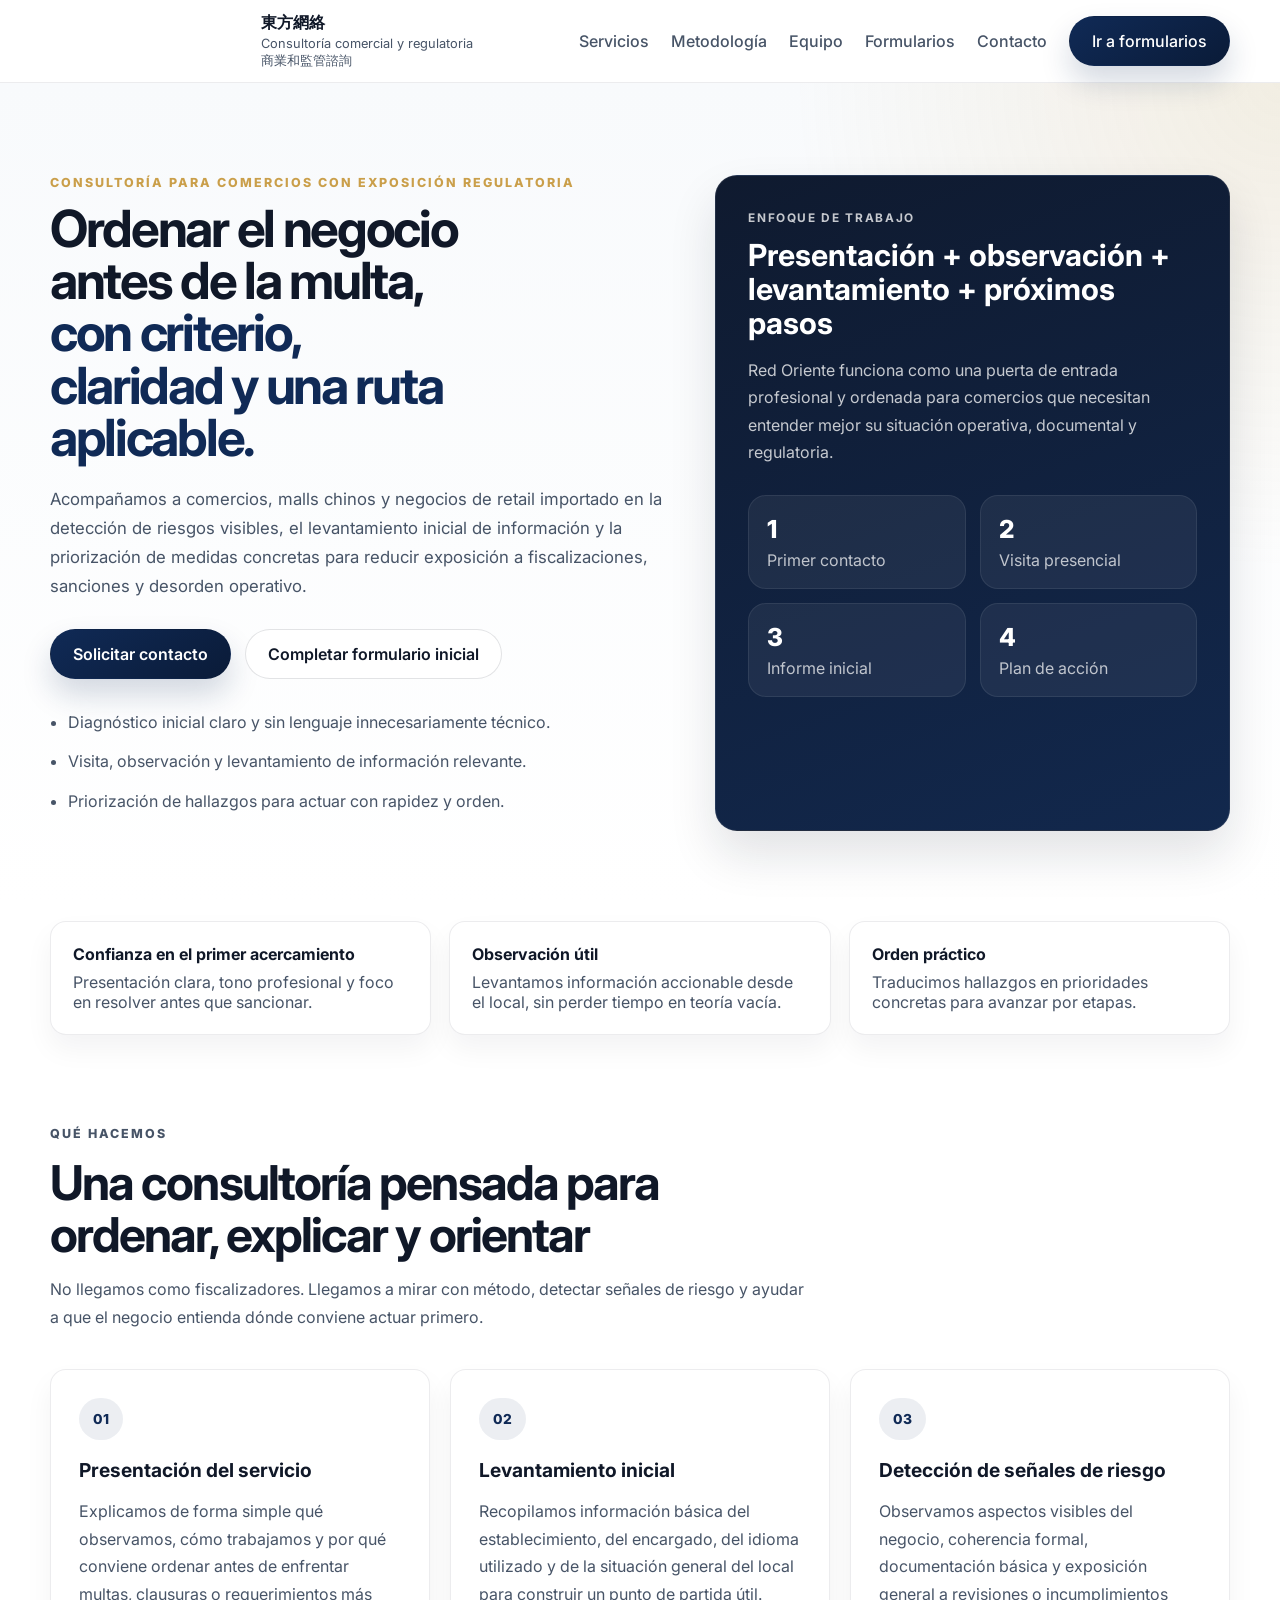
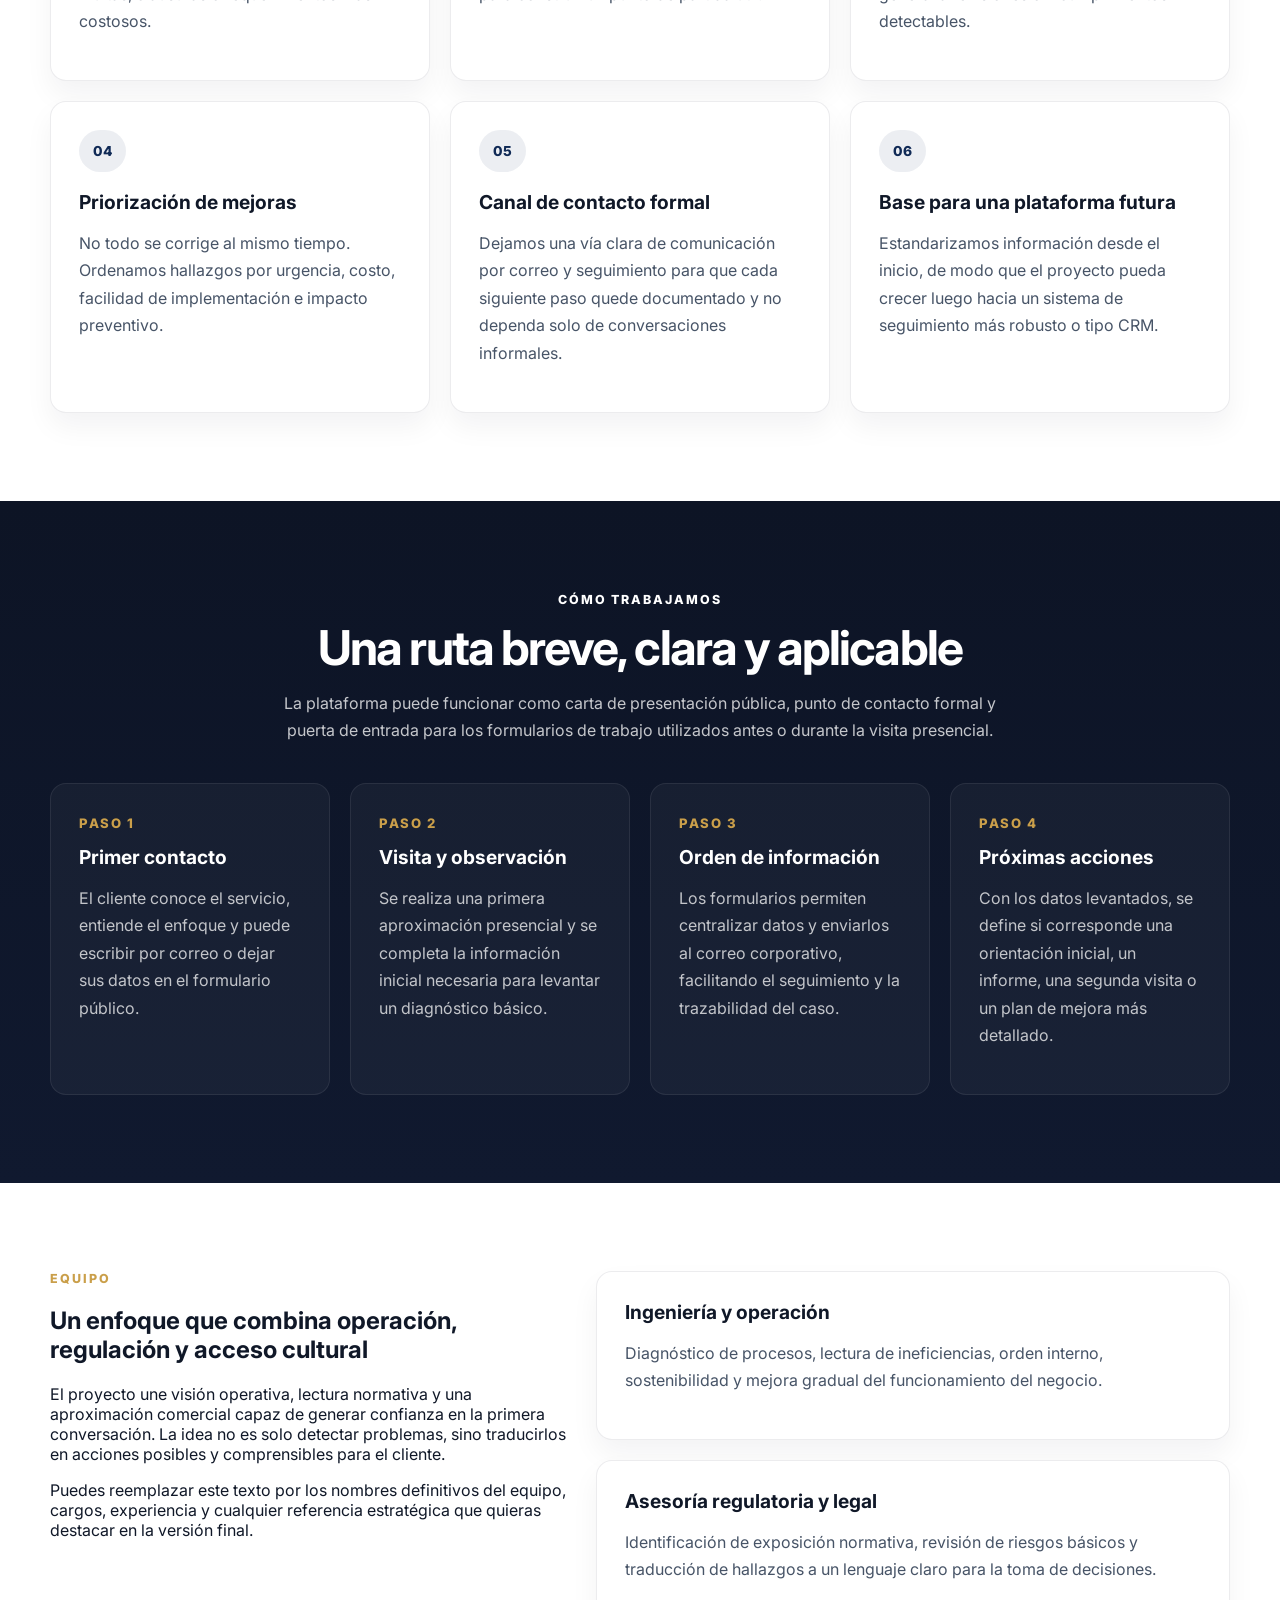
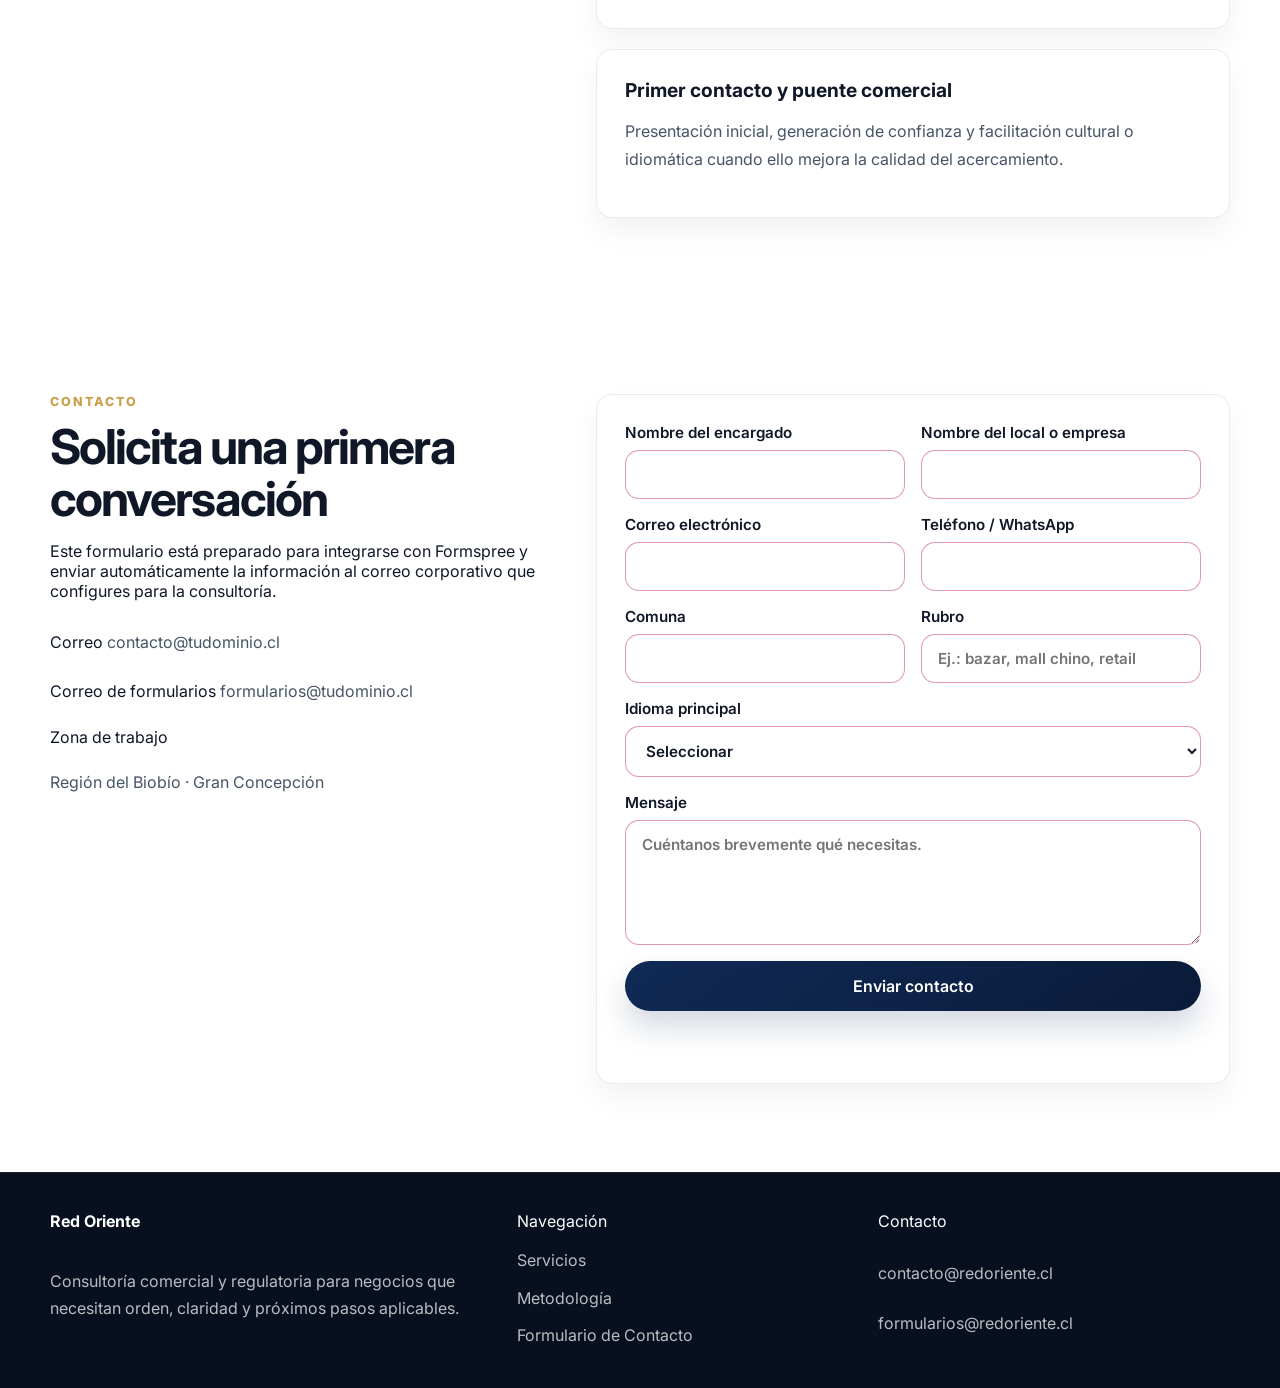
==== index.html @ e2435245 "y" ====
<!DOCTYPE html>
<html lang="es">
  <head>
    <meta charset="UTF-8" />
    <meta name="viewport" content="width=device-width, initial-scale=1.0" />
    <title>Red Oriente | Consultoría para ordenamiento comercial y regulatorio</title>
    <meta
      name="description"
      content="Consultoría para comercios y malls chinos en la Región del Biobío. Diagnóstico inicial, observación en terreno, priorización de riesgos y acompañamiento para ordenar el negocio."
    />
    <link rel="preconnect" href="https://fonts.googleapis.com" />
    <link rel="preconnect" href="https://fonts.gstatic.com" crossorigin />
    <link
      href="https://fonts.googleapis.com/css2?family=Inter:wght@400;500;600;700;800&display=swap"
      rel="stylesheet"
    />
    <link rel="stylesheet" href="assets/css/styles.css" />
  </head>
  <body>
    <div class="site-shell">
      <header class="site-header">
        <div class="container nav-wrapper">
          <a href="#inicio" class="brand" aria-label="Ir al inicio de Red Oriente">
            <span class="brand"> <a href="./logo.png"></a></span>
            <span class="brand-text">
              <strong>東方網絡</strong>
              <small>Consultoría comercial y regulatoria</small>
              <small>商業和監管諮詢</small>
            </span>
          </a>

          <button class="menu-toggle" type="button" aria-expanded="false" aria-controls="primary-nav">
            <span></span>
            <span></span>
            <span></span>
          </button>

          <nav id="primary-nav" class="primary-nav" aria-label="Menú principal">
            <a href="#servicios">Servicios</a>
            <a href="#metodologia">Metodología</a>
            <a href="#equipo">Equipo</a>
            <a href="#formularios">Formularios</a>
            <a href="#contacto">Contacto</a>
            <a href="formularios.html" class="nav-button">Ir a formularios</a>
          </nav>
        </div>
      </header>

      <main>
        <section id="inicio" class="hero-section">
          <div class="container hero-grid">
            <div class="hero-copy">
              <p class="eyebrow">Consultoría para comercios con exposición regulatoria</p>
              <h1>
                Ordenar el negocio antes de la multa,
                <span>con criterio, claridad y una ruta aplicable.</span>
              </h1>
              <p class="hero-text">
                Acompañamos a comercios, malls chinos y negocios de retail importado en la detección de riesgos visibles,
                el levantamiento inicial de información y la priorización de medidas concretas para reducir exposición a
                fiscalizaciones, sanciones y desorden operativo.
              </p>

              <div class="hero-actions">
                <a class="button button-primary" href="#contacto">Solicitar contacto</a>
                <a class="button button-secondary" href="formularios.html">Completar formulario inicial</a>
              </div>

              <ul class="hero-points">
                <li>Diagnóstico inicial claro y sin lenguaje innecesariamente técnico.</li>
                <li>Visita, observación y levantamiento de información relevante.</li>
                <li>Priorización de hallazgos para actuar con rapidez y orden.</li>
              </ul>
            </div>

            <aside class="hero-card">
              <div class="hero-card-inner">
                <p class="card-label">Enfoque de trabajo</p>
                <h2>Presentación + observación + levantamiento + próximos pasos</h2>
                <p>
                  Red Oriente funciona como una puerta de entrada profesional y ordenada para comercios que necesitan
                  entender mejor su situación operativa, documental y regulatoria.
                </p>
                <dl class="hero-metrics">
                  <div>
                    <dt>1</dt>
                    <dd>Primer contacto</dd>
                  </div>
                  <div>
                    <dt>2</dt>
                    <dd>Visita presencial</dd>
                  </div>
                  <div>
                    <dt>3</dt>
                    <dd>Informe inicial</dd>
                  </div>
                  <div>
                    <dt>4</dt>
                    <dd>Plan de acción</dd>
                  </div>
                </dl>
              </div>
            </aside>
          </div>
        </section>

        <section class="logo-band">
          <div class="container logo-band-grid">
            <article>
              <h3>Confianza en el primer acercamiento</h3>
              <p>Presentación clara, tono profesional y foco en resolver antes que sancionar.</p>
            </article>
            <article>
              <h3>Observación útil</h3>
              <p>Levantamos información accionable desde el local, sin perder tiempo en teoría vacía.</p>
            </article>
            <article>
              <h3>Orden práctico</h3>
              <p>Traducimos hallazgos en prioridades concretas para avanzar por etapas.</p>
            </article>
          </div>
        </section>

        <section id="servicios" class="section">
          <div class="container">
            <div class="section-heading">
              <p class="eyebrow">Qué hacemos</p>
              <h2>Una consultoría pensada para ordenar, explicar y orientar</h2>
              <p>
                No llegamos como fiscalizadores. Llegamos a mirar con método, detectar señales de riesgo y ayudar a que
                el negocio entienda dónde conviene actuar primero.
              </p>
            </div>

            <div class="cards-grid three-columns">
              <article class="info-card">
                <span class="card-number">01</span>
                <h3>Presentación del servicio</h3>
                <p>
                  Explicamos de forma simple qué observamos, cómo trabajamos y por qué conviene ordenar antes de enfrentar
                  multas, clausuras o requerimientos más costosos.
                </p>
              </article>

              <article class="info-card">
                <span class="card-number">02</span>
                <h3>Levantamiento inicial</h3>
                <p>
                  Recopilamos información básica del establecimiento, del encargado, del idioma utilizado y de la situación
                  general del local para construir un punto de partida útil.
                </p>
              </article>

              <article class="info-card">
                <span class="card-number">03</span>
                <h3>Detección de señales de riesgo</h3>
                <p>
                  Observamos aspectos visibles del negocio, coherencia formal, documentación básica y exposición general a
                  revisiones o incumplimientos detectables.
                </p>
              </article>

              <article class="info-card">
                <span class="card-number">04</span>
                <h3>Priorización de mejoras</h3>
                <p>
                  No todo se corrige al mismo tiempo. Ordenamos hallazgos por urgencia, costo, facilidad de implementación e
                  impacto preventivo.
                </p>
              </article>

              <article class="info-card">
                <span class="card-number">05</span>
                <h3>Canal de contacto formal</h3>
                <p>
                  Dejamos una vía clara de comunicación por correo y seguimiento para que cada siguiente paso quede
                  documentado y no dependa solo de conversaciones informales.
                </p>
              </article>

              <article class="info-card">
                <span class="card-number">06</span>
                <h3>Base para una plataforma futura</h3>
                <p>
                  Estandarizamos información desde el inicio, de modo que el proyecto pueda crecer luego hacia un sistema de
                  seguimiento más robusto o tipo CRM.
                </p>
              </article>
            </div>
          </div>
        </section>

        <section id="metodologia" class="section section-dark">
          <div class="container">
            <div class="section-heading narrow light">
              <p class="eyebrow">Cómo trabajamos</p>
              <h2>Una ruta breve, clara y aplicable</h2>
              <p>
                La plataforma puede funcionar como carta de presentación pública, punto de contacto formal y puerta de
                entrada para los formularios de trabajo utilizados antes o durante la visita presencial.
              </p>
            </div>

            <div class="timeline">
              <article class="timeline-item">
                <span class="timeline-step">Paso 1</span>
                <h3>Primer contacto</h3>
                <p>
                  El cliente conoce el servicio, entiende el enfoque y puede escribir por correo o dejar sus datos en el
                  formulario público.
                </p>
              </article>

              <article class="timeline-item">
                <span class="timeline-step">Paso 2</span>
                <h3>Visita y observación</h3>
                <p>
                  Se realiza una primera aproximación presencial y se completa la información inicial necesaria para levantar
                  un diagnóstico básico.
                </p>
              </article>

              <article class="timeline-item">
                <span class="timeline-step">Paso 3</span>
                <h3>Orden de información</h3>
                <p>
                  Los formularios permiten centralizar datos y enviarlos al correo corporativo, facilitando el seguimiento y
                  la trazabilidad del caso.
                </p>
              </article>

              <article class="timeline-item">
                <span class="timeline-step">Paso 4</span>
                <h3>Próximas acciones</h3>
                <p>
                  Con los datos levantados, se define si corresponde una orientación inicial, un informe, una segunda visita
                  o un plan de mejora más detallado.
                </p>
              </article>
            </div>
          </div>
        </section>

        <section id="equipo" class="section">
          <div class="container split-layout">
            <div>
              <p class="eyebrow">Equipo</p>
              <h2>Un enfoque que combina operación, regulación y acceso cultural</h2>
              <p>
                El proyecto une visión operativa, lectura normativa y una aproximación comercial capaz de generar confianza
                en la primera conversación. La idea no es solo detectar problemas, sino traducirlos en acciones posibles y
                comprensibles para el cliente.
              </p>
              <p>
                Puedes reemplazar este texto por los nombres definitivos del equipo, cargos, experiencia y cualquier
                referencia estratégica que quieras destacar en la versión final.
              </p>
            </div>

            <div class="cards-grid">
              <article class="profile-card">
                <h3>Ingeniería y operación</h3>
                <p>
                  Diagnóstico de procesos, lectura de ineficiencias, orden interno, sostenibilidad y mejora gradual del
                  funcionamiento del negocio.
                </p>
              </article>

              <article class="profile-card">
                <h3>Asesoría regulatoria y legal</h3>
                <p>
                  Identificación de exposición normativa, revisión de riesgos básicos y traducción de hallazgos a un lenguaje
                  claro para la toma de decisiones.
                </p>
              </article>

              <article class="profile-card">
                <h3>Primer contacto y puente comercial</h3>
                <p>
                  Presentación inicial, generación de confianza y facilitación cultural o idiomática cuando ello mejora la
                  calidad del acercamiento.
                </p>
              </article>
            </div>
          </div>
        </section>


        <section id="contacto" class="section">
          <div class="container contact-layout">
            <div>
              <p class="eyebrow">Contacto</p>
              <h2>Solicita una primera conversación</h2>
              <p>
                Este formulario está preparado para integrarse con Formspree y enviar automáticamente la información al
                correo corporativo que configures para la consultoría.
              </p>

              <div class="contact-details">
                <div>
                  <span>Correo</span>
                  <a href="mailto:contacto@tudominio.cl">contacto@tudominio.cl</a>
                </div>
                <div>
                  <span>Correo de formularios</span>
                  <a href="mailto:formularios@tudominio.cl">formularios@tudominio.cl</a>
                </div>
                <div>
                  <span>Zona de trabajo</span>
                  <p>Región del Biobío · Gran Concepción</p>
                </div>
              </div>
            </div>

            <div class="form-card">
              <form
                id="contactForm"
                class="site-form"
                data-form-name="Contacto Web"
                data-success-message="Gracias. Tu mensaje fue enviado correctamente."
                data-error-message="No fue posible enviar el formulario. Revisa la configuración e inténtalo nuevamente."
                action="https://formspree.io/f/TU_ENDPOINT_CONTACTO"
                method="POST"
              >
                <input type="hidden" name="_subject" value="Nuevo contacto desde la web de Red Oriente" />
                <input type="text" name="_gotcha" class="hidden-field" tabindex="-1" autocomplete="off" />

                <div class="form-row">
                  <label>
                    Nombre del encargado
                    <input type="text" name="nombre_encargado" required />
                  </label>
                  <label>
                    Nombre del local o empresa
                    <input type="text" name="nombre_local" required />
                  </label>
                </div>

                <div class="form-row">
                  <label>
                    Correo electrónico
                    <input type="email" name="email" required />
                  </label>
                  <label>
                    Teléfono / WhatsApp
                    <input type="tel" name="telefono" required />
                  </label>
                </div>

                <div class="form-row">
                  <label>
                    Comuna
                    <input type="text" name="comuna" />
                  </label>
                  <label>
                    Rubro
                    <input type="text" name="rubro" placeholder="Ej.: bazar, mall chino, retail" />
                  </label>
                </div>

                <label>
                  Idioma principal
                  <select name="idioma_principal">
                    <option value="">Seleccionar</option>
                    <option>Español</option>
                    <option>Chino mandarín</option>
                    <option>Ambos</option>
                    <option>Otro</option>
                  </select>
                </label>

                <label>
                  Mensaje
                  <textarea name="mensaje" rows="5" placeholder="Cuéntanos brevemente qué necesitas."></textarea>
                </label>

                <button type="submit" class="button button-primary button-block">Enviar contacto</button>
                <p class="form-feedback" aria-live="polite"></p>
              </form>
            </div>
          </div>
        </section>
      </main>

      <footer class="site-footer">
        <div class="container footer-grid">
          <div>
            <strong>Red Oriente</strong>
            <p>Consultoría comercial y regulatoria para negocios que necesitan orden, claridad y próximos pasos aplicables.</p>
          </div>

          <div>
            <span>Navegación</span>
            <a href="#servicios">Servicios</a>
            <a href="#metodologia">Metodología</a>
            <a href="formularios.html">Formulario de Contacto</a>
          </div>

          <div>
            <span>Contacto</span>
            <a href="mailto:contacto@redoriente.cl">contacto@redoriente.cl</a>
            <a href="mailto:formularios@redoriente.cl">formularios@redoriente.cl</a>
          </div>
        </div>
      </footer>
    </div>

    <script src="assets/js/main.js"></script>
  </body>
</html>
---- assets/css/styles.css ----
:root {
  --bg: #ba15416f;
  --bg-soft: #10172b;
  --surface: #ffffff;
  --surface-soft: #f5f7fb;
  --surface-muted: #eef2f7;
  --text: #101828;
  --text-soft: #475467;
  --text-light: #cdd5df;
  --line: rgba(16, 24, 40, 0.08);
  --line-dark: rgba(255, 255, 255, 0.08);
  --primary: #102a56;
  --primary-strong: #0a1b38;
  --accent: #ca9f4a;
  --success: #067647;
  --danger: #b42318;
  --shadow: 0 24px 48px rgba(15, 23, 42, 0.12);
  --radius: 22px;
  --radius-sm: 16px;
  --container: min(1180px, calc(100vw - 40px));
}

* {
  box-sizing: border-box;
}

html {
  scroll-behavior: smooth;
}

body {
  margin: 0;
  font-family: "Inter", system-ui, -apple-system, BlinkMacSystemFont, "Segoe UI", sans-serif;
  color: var(--text);
  background: linear-gradient(180deg, #09101d 0%, #0d1425 100%);
}

a {
  color: inherit;
  text-decoration: none;
}

img {
  max-width: 100%;
  display: block;
}

button,
input,
textarea,
select {
  font: inherit;
}

.site-shell {
  min-height: 100vh;
  background: var(--surface);
}

.container {
  width: var(--container);
  margin: 0 auto;
}

.site-header {
  position: sticky;
  top: 0;
  z-index: 50;
  backdrop-filter: blur(18px);
  background: rgba(255, 255, 255, 0.88);
  border-bottom: 1px solid var(--line);
}

.nav-wrapper {
  min-height: 82px;
  display: flex;
  align-items: center;
  justify-content: space-between;
  gap: 24px;
}

.brand {
  display: inline-flex;
  align-items: center;
  gap: 14px;
}



.brand-text {
  display: grid;
  gap: 2px;
}

.brand-text strong {
  font-size: 1rem;
}

.brand-text small {
  color: var(--text-soft);
  font-size: 0.8rem;
}

.primary-nav {
  display: flex;
  align-items: center;
  gap: 22px;
}

.primary-nav a {
  color: var(--text-soft);
  font-weight: 500;
}

.primary-nav a:hover {
  color: var(--text);
}

.nav-button,
.button {
  display: inline-flex;
  align-items: center;
  justify-content: center;
  gap: 10px;
  border-radius: 999px;
  border: 1px solid transparent;
  padding: 14px 22px;
  font-weight: 600;
  transition: transform 0.2s ease, box-shadow 0.2s ease, border-color 0.2s ease, background 0.2s ease;
  cursor: pointer;
}

.nav-button:hover,
.button:hover {
  transform: translateY(-1px);
}

.nav-button,
.button-primary {
  background: linear-gradient(145deg, var(--primary), var(--primary-strong));
  color: #fff !important;
  box-shadow: 0 16px 30px rgba(16, 42, 86, 0.18);
}

.button-secondary {
  background: #fff;
  color: var(--text);
  border-color: rgba(16, 24, 40, 0.12);
}

.button-small {
  padding: 12px 18px;
}

.button-block {
  width: 100%;
}

.menu-toggle {
  display: none;
  width: 48px;
  height: 48px;
  border-radius: 14px;
  border: 1px solid var(--line);
  background: #fff;
  padding: 0;
}

.menu-toggle span {
  display: block;
  width: 22px;
  height: 2px;
  background: var(--text);
  margin: 5px auto;
  transition: transform 0.2s ease, opacity 0.2s ease;
}

.hero-section {
  padding: 92px 0 72px;
  background:
    radial-gradient(circle at top right, rgba(202, 159, 74, 0.14), transparent 32%),
    linear-gradient(180deg, #f8fafc 0%, #ffffff 100%);
}

.hero-section-small {
  padding-top: 88px;
  padding-bottom: 42px;
}

.hero-grid {
  display: grid;
  grid-template-columns: minmax(0, 1.1fr) minmax(320px, 0.9fr);
  gap: 36px;
  align-items: stretch;
}

.hero-grid-single {
  grid-template-columns: 1fr;
}

.hero-copy h1 {
  margin: 0;
  font-size: clamp(2.45rem, 4vw, 4.6rem);
  line-height: 1.02;
  letter-spacing: -0.045em;
  max-width: 13ch;
}

.hero-copy h1 span {
  color: var(--primary);
}

.narrow-copy h1 {
  max-width: 16ch;
  font-size: clamp(2.2rem, 4vw, 3.8rem);
}

.hero-text,
.section-heading p,
.timeline-item p,
.info-card p,
.profile-card p,
.feature-card p,
.contact-details p,
.contact-details a,
.site-footer p,
.site-footer a,
.form-card p,
.hero-card p,
.hero-points li {
  color: var(--text-soft);
  line-height: 1.72;
}

.hero-text {
  max-width: 62ch;
  margin-top: 22px;
  font-size: 1.05rem;
}

.eyebrow {
  margin: 0 0 12px;
  color: var(--accent);
  text-transform: uppercase;
  font-size: 0.78rem;
  font-weight: 800;
  letter-spacing: 0.16em;
}

.hero-actions {
  display: flex;
  flex-wrap: wrap;
  gap: 14px;
  margin-top: 28px;
}

.hero-points {
  padding-left: 18px;
  margin-top: 30px;
  display: grid;
  gap: 12px;
}

.hero-card {
  height: 100%;
}

.hero-card-inner {
  height: 100%;
  border-radius: var(--radius);
  background: linear-gradient(160deg, #0f1a2f 0%, #12284d 100%);
  padding: 32px;
  color: #fff;
  box-shadow: var(--shadow);
  border: 1px solid rgba(255, 255, 255, 0.08);
}

.card-label {
  margin: 0 0 10px;
  color: rgba(255, 255, 255, 0.7);
  text-transform: uppercase;
  letter-spacing: 0.14em;
  font-size: 0.74rem;
  font-weight: 700;
}

.hero-card h2 {
  margin: 0 0 14px;
  font-size: 1.9rem;
  line-height: 1.12;
}

.hero-card p {
  color: rgba(255, 255, 255, 0.76);
}

.hero-metrics {
  margin: 28px 0 0;
  display: grid;
  grid-template-columns: repeat(2, 1fr);
  gap: 14px;
}

.hero-metrics div {
  border-radius: 18px;
  background: rgba(255, 255, 255, 0.06);
  padding: 18px;
  border: 1px solid rgba(255, 255, 255, 0.08);
}

.hero-metrics dt {
  margin-bottom: 6px;
  font-size: 1.55rem;
  font-weight: 800;
}

.hero-metrics dd {
  margin: 0;
  color: rgba(255, 255, 255, 0.72);
}

.logo-band {
  padding: 18px 0 0;
}

.logo-band-grid {
  display: grid;
  grid-template-columns: repeat(3, 1fr);
  gap: 18px;
}

.logo-band-grid article,
.info-card,
.profile-card,
.feature-card,
.form-card,
.timeline-item {
  border: 1px solid var(--line);
  background: #fff;
  border-radius: var(--radius-sm);
  box-shadow: 0 14px 28px rgba(15, 23, 42, 0.05);
}

.logo-band-grid article {
  padding: 22px;
}

.logo-band-grid h3 {
  margin: 0 0 8px;
  font-size: 1rem;
}

.logo-band-grid p {
  margin: 0;
  color: var(--text-soft);
}

.section {
  padding: 88px 0;
}

.section-dark {
  background: linear-gradient(180deg, #0d1425 0%, #10192f 100%);
}

.section-muted {
  background: var(--surface-soft);
}

.section-heading {
  max-width: 760px;
  margin-bottom: 38px;
}

.section-heading.narrow {
  margin-left: auto;
  margin-right: auto;
  text-align: center;
}

.section-heading.light h2,
.section-heading.light p {
  color: #fff;
}

.section-heading.light p:not(.eyebrow) {
  color: rgba(255, 255, 255, 0.76);
}

.section-heading h2,
.contact-layout h2,
.contact-strip h2 {
  margin: 0 0 16px;
  font-size: clamp(2rem, 4vw, 3rem);
  line-height: 1.08;
  letter-spacing: -0.04em;
}

.cards-grid {
  display: grid;
  gap: 20px;
}

.three-columns {
  grid-template-columns: repeat(3, minmax(0, 1fr));
}

.two-columns,
.forms-grid,
.forms-intro-grid {
  grid-template-columns: repeat(2, minmax(0, 1fr));
}

.info-card,
.profile-card,
.feature-card,
.form-card {
  padding: 28px;
}

.card-number {
  display: inline-flex;
  min-width: 42px;
  height: 42px;
  padding: 0 14px;
  border-radius: 999px;
  align-items: center;
  justify-content: center;
  background: rgba(16, 42, 86, 0.08);
  color: var(--primary);
  font-size: 0.86rem;
  font-weight: 800;
  margin-bottom: 18px;
}

.info-card h3,
.profile-card h3,
.feature-card h3,
.timeline-item h3,
.form-card h2 {
  margin: 0 0 12px;
  font-size: 1.2rem;
  line-height: 1.25;
}

.feature-card-highlight {
  background: linear-gradient(155deg, #11264b 0%, #0f1a2f 100%);
  border-color: transparent;
}

.feature-card-highlight h2,
.feature-card-highlight h3,
.feature-card-highlight p {
  color: #fff;
}

.timeline {
  display: grid;
  grid-template-columns: repeat(4, minmax(0, 1fr));
  gap: 20px;
}

.timeline-item {
  padding: 28px;
  background: rgba(255, 255, 255, 0.04);
  border-color: var(--line-dark);
  box-shadow: none;
}

.timeline-item h3 {
  color: #fff;
}

.timeline-item p {
  color: rgba(255, 255, 255, 0.74);
}

.timeline-step {
  display: inline-block;
  margin-bottom: 14px;
  color: var(--accent);
  font-size: 0.82rem;
  font-weight: 800;
  text-transform: uppercase;
  letter-spacing: 0.12em;
}

.split-layout,
.contact-layout,
.contact-strip {
  display: grid;
  grid-template-columns: minmax(0, 0.9fr) minmax(0, 1.1fr);
  gap: 28px;
  align-items: start;
}

.contact-layout {
  align-items: stretch;
}

.contact-details {
  margin-top: 28px;
  display: grid;
  gap: 20px;
}

.contact-details span,
.site-footer span,
.card-heading p.eyebrow {
  display: inline-block;
  margin-bottom: 6px;
}

.form-card {
  background: #fff;
}

.large-form-card {
  height: 100%;
}

.card-heading {
  margin-bottom: 18px;
}

.site-form {
  display: grid;
  gap: 16px;
}

.form-row {
  display: grid;
  grid-template-columns: repeat(2, minmax(0, 1fr));
  gap: 16px;
}

.site-form label {
  display: grid;
  gap: 8px;
  color: var(--text);
  font-size: 0.95rem;
  font-weight: 600;
}

.site-form input,
.site-form textarea,
.site-form select {
  width: 100%;
  border: 1px solid #ba15416f;
  background: #fff;
  color: var(--text);
  border-radius: 14px;
  padding: 14px 16px;
  outline: none;
  transition: border-color 0.2s ease, box-shadow 0.2s ease;
}

.site-form input:focus,
.site-form textarea:focus,
.site-form select:focus {
  border-color: rgba(16, 42, 86, 0.5);
  box-shadow: 0 0 0 4px rgba(16, 42, 86, 0.08);
}

.hidden-field {
  position: absolute;
  left: -9999px;
  opacity: 0;
  pointer-events: none;
}

.form-feedback {
  min-height: 24px;
  margin: 4px 0 0;
  font-weight: 600;
}

.form-feedback.is-success {
  color: var(--success);
}

.form-feedback.is-error {
  color: var(--danger);
}

.contact-strip {
  grid-template-columns: minmax(0, 0.9fr) minmax(0, 1.1fr);
}

.contact-strip-links {
  display: flex;
  flex-wrap: wrap;
  gap: 14px;
  align-items: center;
  justify-content: flex-start;
}

.contact-strip-links a {
  padding: 14px 18px;
  background: #fff;
  border-radius: 999px;
  border: 1px solid var(--line);
  color: var(--text-soft);
  font-weight: 600;
}

.site-footer {
  padding: 38px 0;
  background: #08101f;
  border-top: 1px solid rgba(255, 255, 255, 0.06);
}

.footer-grid {
  display: grid;
  grid-template-columns: 1.3fr 1fr 1fr;
  gap: 22px;
}

.site-footer strong,
.site-footer span {
  color: #fff;
}

.site-footer a,
.site-footer p {
  color: rgba(255, 255, 255, 0.72);
}

.site-footer div {
  display: grid;
  gap: 10px;
}

@media (max-width: 1080px) {
  .hero-grid,
  .split-layout,
  .contact-layout,
  .contact-strip,
  .three-columns,
  .two-columns,
  .forms-grid,
  .forms-intro-grid,
  .timeline,
  .footer-grid,
  .logo-band-grid {
    grid-template-columns: 1fr;
  }

  .hero-copy h1,
  .narrow-copy h1 {
    max-width: none;
  }
}

@media (max-width: 820px) {
  .menu-toggle {
    display: inline-block;
  }

  .primary-nav {
    position: absolute;
    top: calc(100% + 10px);
    right: 20px;
    left: 20px;
    flex-direction: column;
    align-items: stretch;
    gap: 12px;
    background: rgba(255, 255, 255, 0.98);
    border: 1px solid var(--line);
    border-radius: 20px;
    padding: 18px;
    box-shadow: var(--shadow);
    opacity: 0;
    pointer-events: none;
    transform: translateY(-8px);
    transition: opacity 0.2s ease, transform 0.2s ease;
  }

  .primary-nav.is-open {
    opacity: 1;
    pointer-events: auto;
    transform: translateY(0);
  }

  .nav-wrapper {
    position: relative;
  }

  .form-row {
    grid-template-columns: 1fr;
  }

  .hero-section,
  .section {
    padding: 74px 0;
  }

  .hero-actions {
    flex-direction: column;
    align-items: stretch;
  }

  .button,
  .nav-button {
    width: 100%;
  }
}

@media (max-width: 560px) {
  :root {
    --container: min(1180px, calc(100vw - 24px));
  }

  .hero-copy h1,
  .narrow-copy h1,
  .section-heading h2,
  .contact-layout h2,
  .contact-strip h2 {
    font-size: 2rem;
  }

  .info-card,
  .profile-card,
  .feature-card,
  .form-card,
  .timeline-item,
  .logo-band-grid article,
  .hero-card-inner {
    padding: 22px;
  }
}
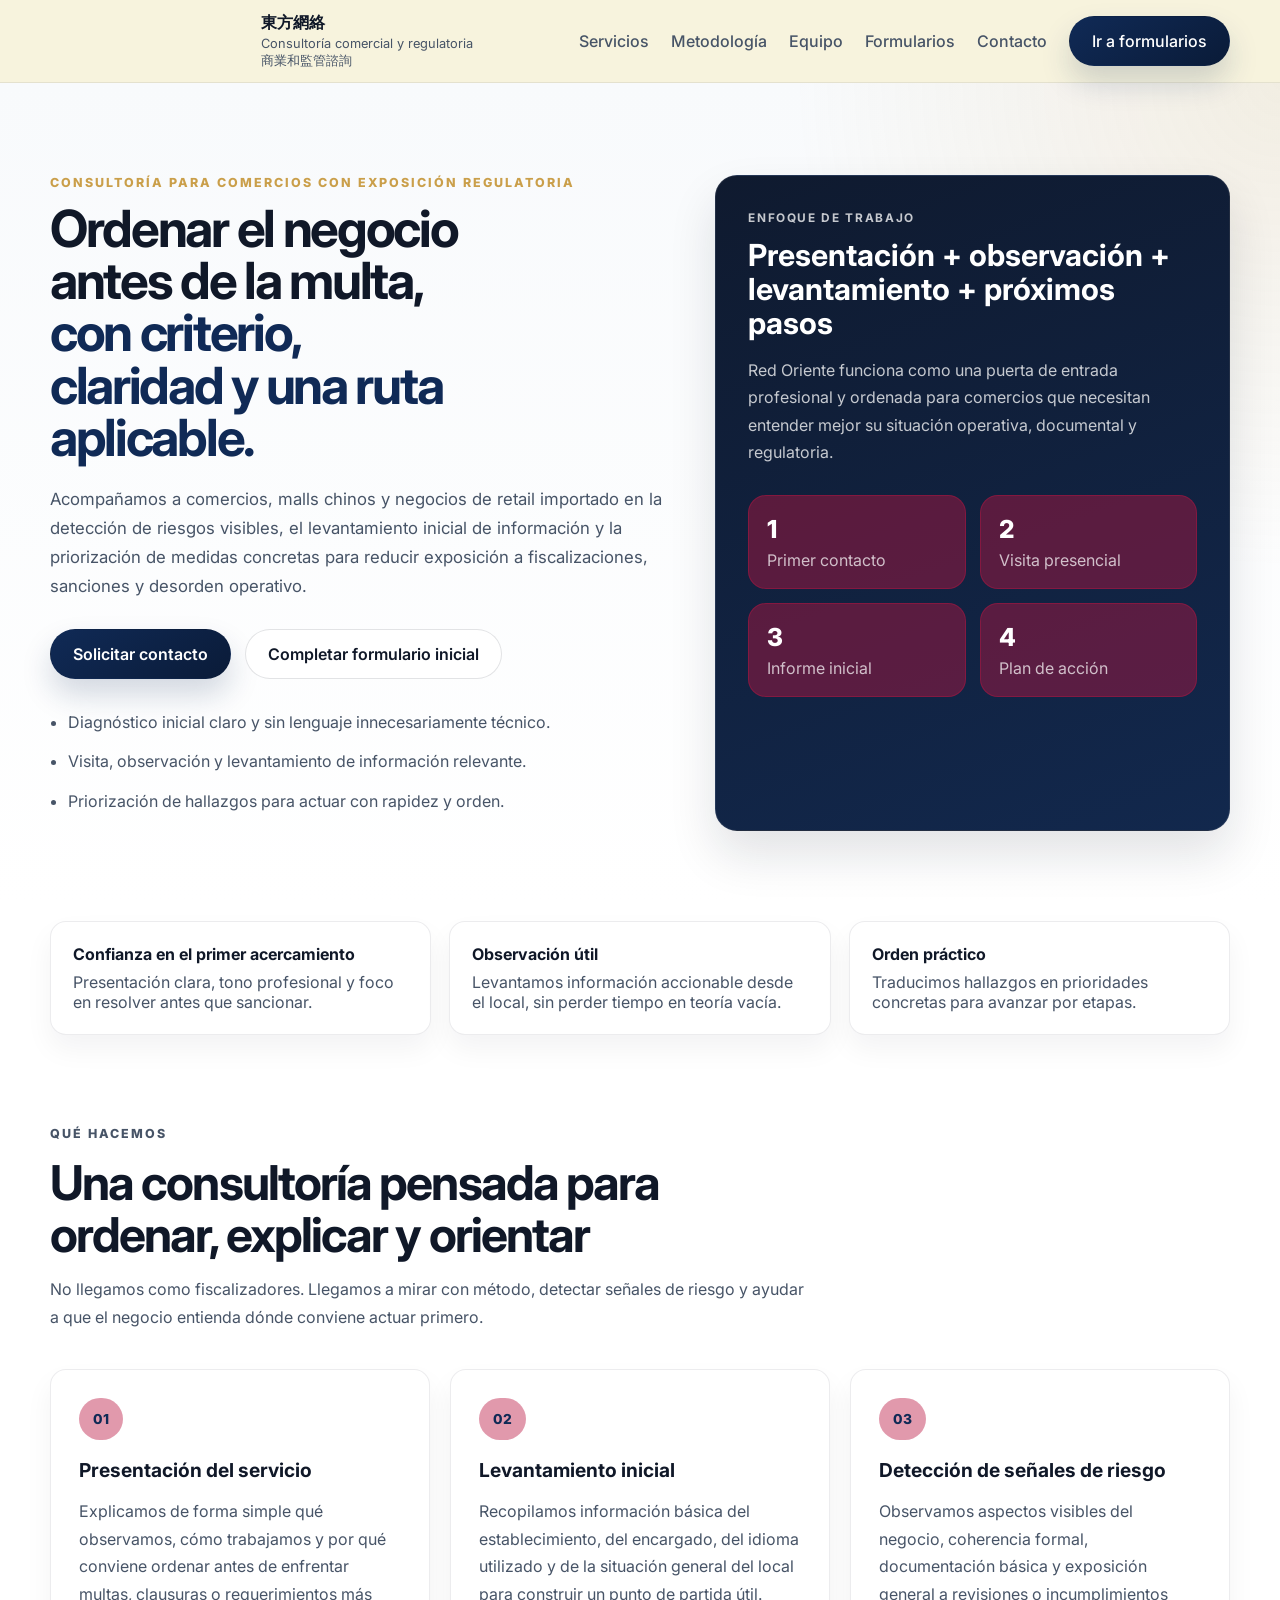
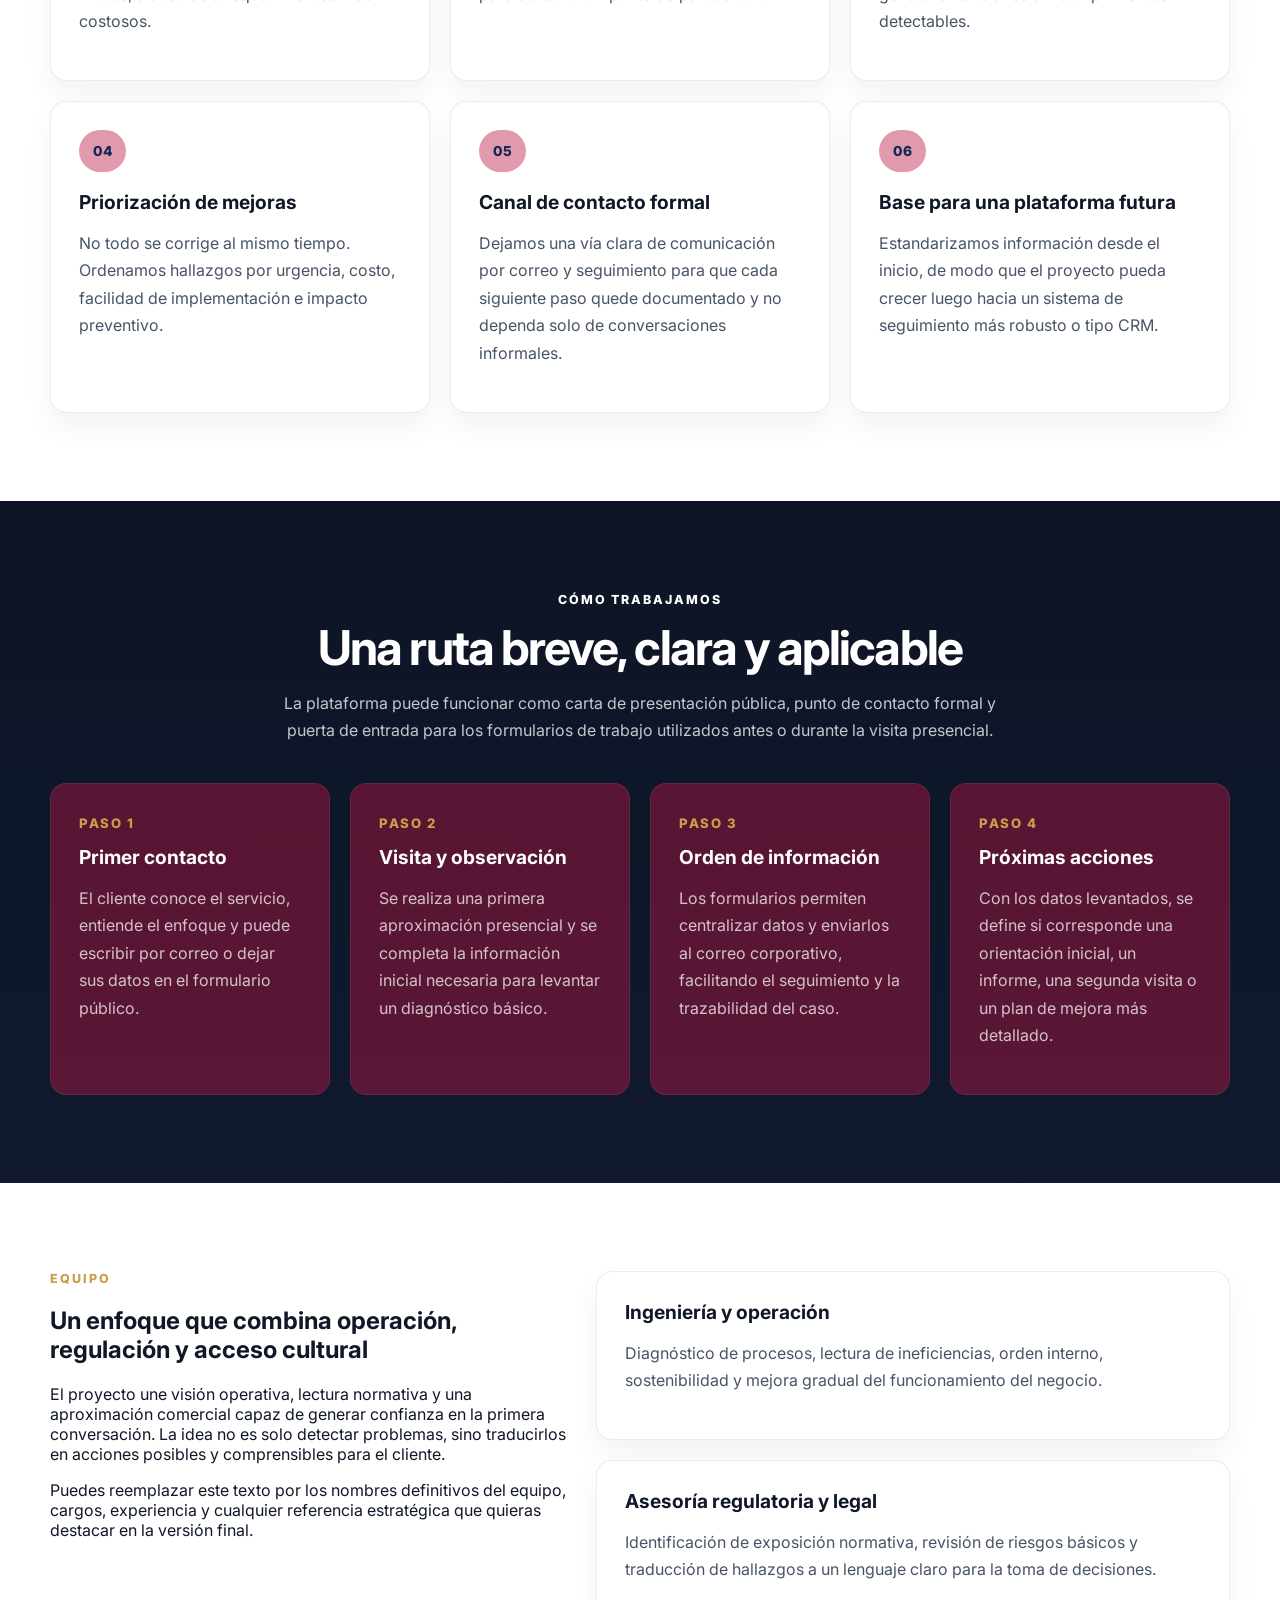
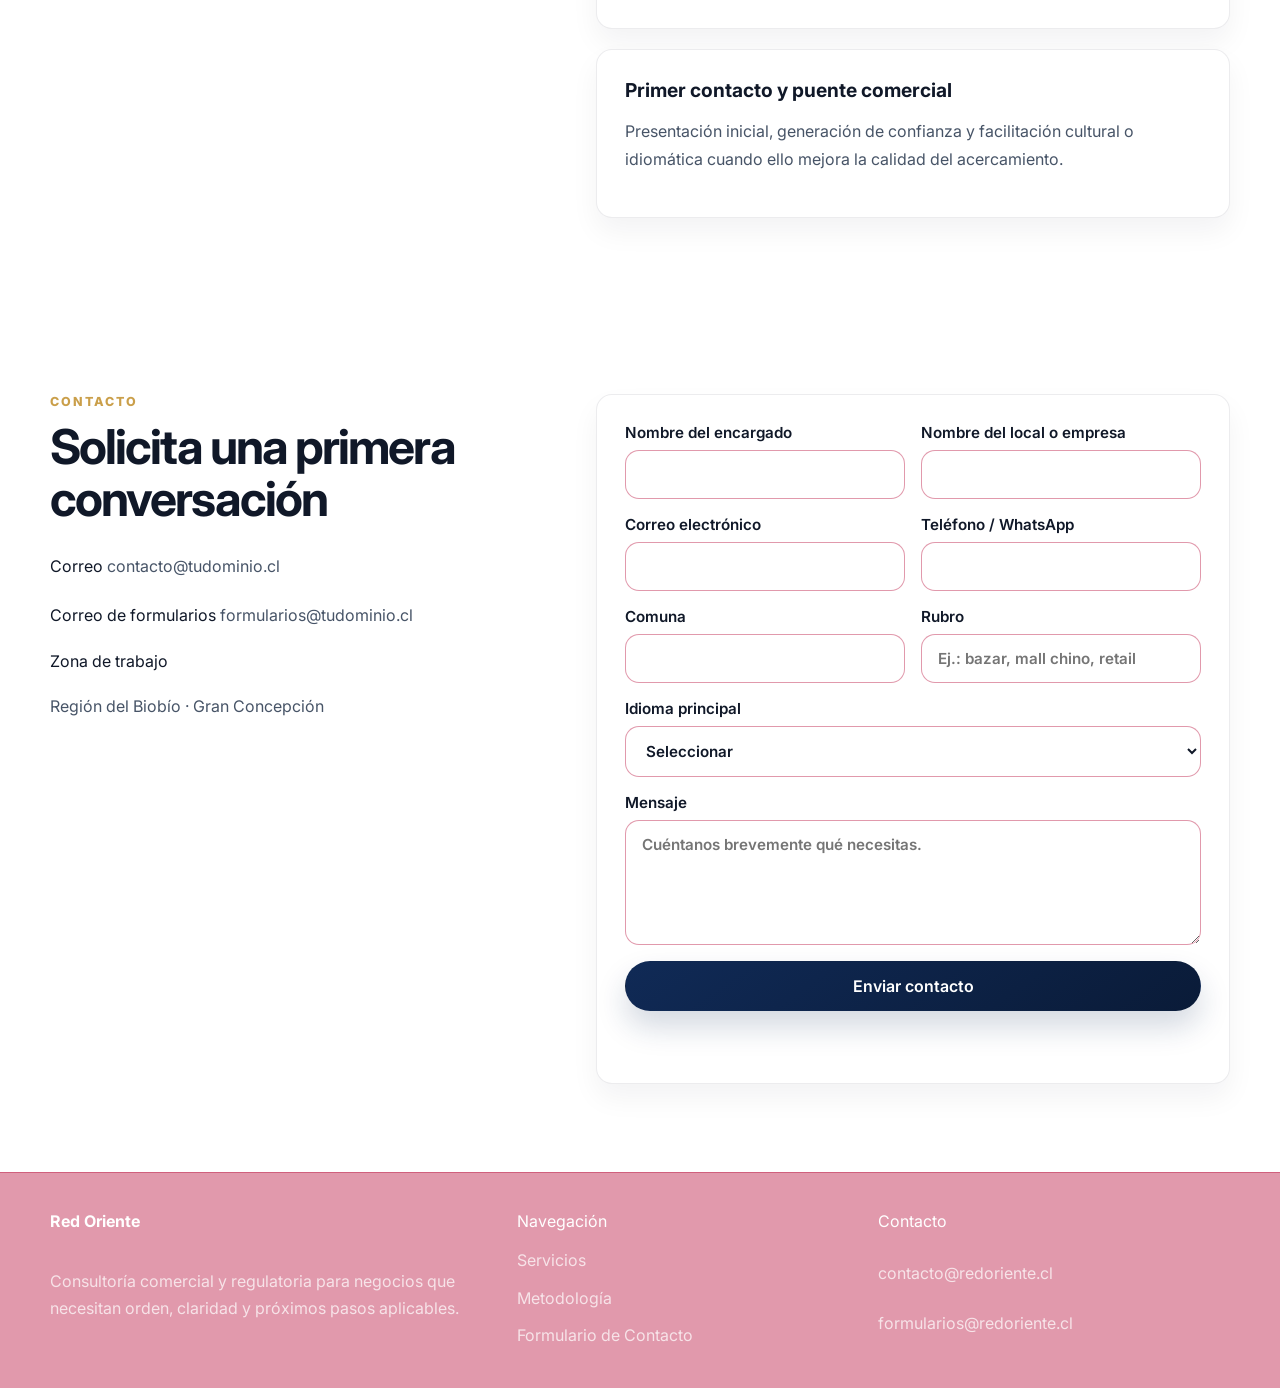
==== commit cc062232: "y" ====
--- a/index.html
+++ b/index.html
@@ -291,12 +291,7 @@
             <div>
               <p class="eyebrow">Contacto</p>
               <h2>Solicita una primera conversación</h2>
-              <p>
-                Este formulario está preparado para integrarse con Formspree y enviar automáticamente la información al
-                correo corporativo que configures para la consultoría.
-              </p>
-
-              <div class="contact-details">
+                <div class="contact-details">
                 <div>
                   <span>Correo</span>
                   <a href="mailto:contacto@tudominio.cl">contacto@tudominio.cl</a>
--- a/assets/css/styles.css
+++ b/assets/css/styles.css
@@ -32,7 +32,7 @@
   margin: 0;
   font-family: "Inter", system-ui, -apple-system, BlinkMacSystemFont, "Segoe UI", sans-serif;
   color: var(--text);
-  background: linear-gradient(180deg, #09101d 0%, #0d1425 100%);
+  background: linear-gradient(180deg, #09101d 0%, #ba15416f 100%);
 }
 
 a {
@@ -67,7 +67,7 @@
   top: 0;
   z-index: 50;
   backdrop-filter: blur(18px);
-  background: rgba(255, 255, 255, 0.88);
+  background: rgba(243, 236, 200, 0.618);
   border-bottom: 1px solid var(--line);
 }
 
@@ -303,9 +303,9 @@
 
 .hero-metrics div {
   border-radius: 18px;
-  background: rgba(255, 255, 255, 0.06);
+  background: #ba15416f;
   padding: 18px;
-  border: 1px solid rgba(255, 255, 255, 0.08);
+  border: 1px solid #ba15416f;
 }
 
 .hero-metrics dt {
@@ -426,7 +426,7 @@
   border-radius: 999px;
   align-items: center;
   justify-content: center;
-  background: rgba(16, 42, 86, 0.08);
+  background: #ba15416f;
   color: var(--primary);
   font-size: 0.86rem;
   font-weight: 800;
@@ -444,7 +444,7 @@
 }
 
 .feature-card-highlight {
-  background: linear-gradient(155deg, #11264b 0%, #0f1a2f 100%);
+  background: linear-gradient(155deg, #ba15416f 0%, #7d0f2c6f 100%);
   border-color: transparent;
 }
 
@@ -462,7 +462,7 @@
 
 .timeline-item {
   padding: 28px;
-  background: rgba(255, 255, 255, 0.04);
+  background: #ba15416f;
   border-color: var(--line-dark);
   box-shadow: none;
 }
@@ -558,8 +558,8 @@
 .site-form input:focus,
 .site-form textarea:focus,
 .site-form select:focus {
-  border-color: rgba(16, 42, 86, 0.5);
-  box-shadow: 0 0 0 4px rgba(16, 42, 86, 0.08);
+  border-color: #ba15416f;
+  box-shadow: 0 0 0 4px #ba15416f;
 }
 
 .hidden-field {
@@ -606,8 +606,8 @@
 
 .site-footer {
   padding: 38px 0;
-  background: #08101f;
-  border-top: 1px solid rgba(255, 255, 255, 0.06);
+  background: #ba15416f;
+  border-top: 1px solid #ba15416f;
 }
 
 .footer-grid {
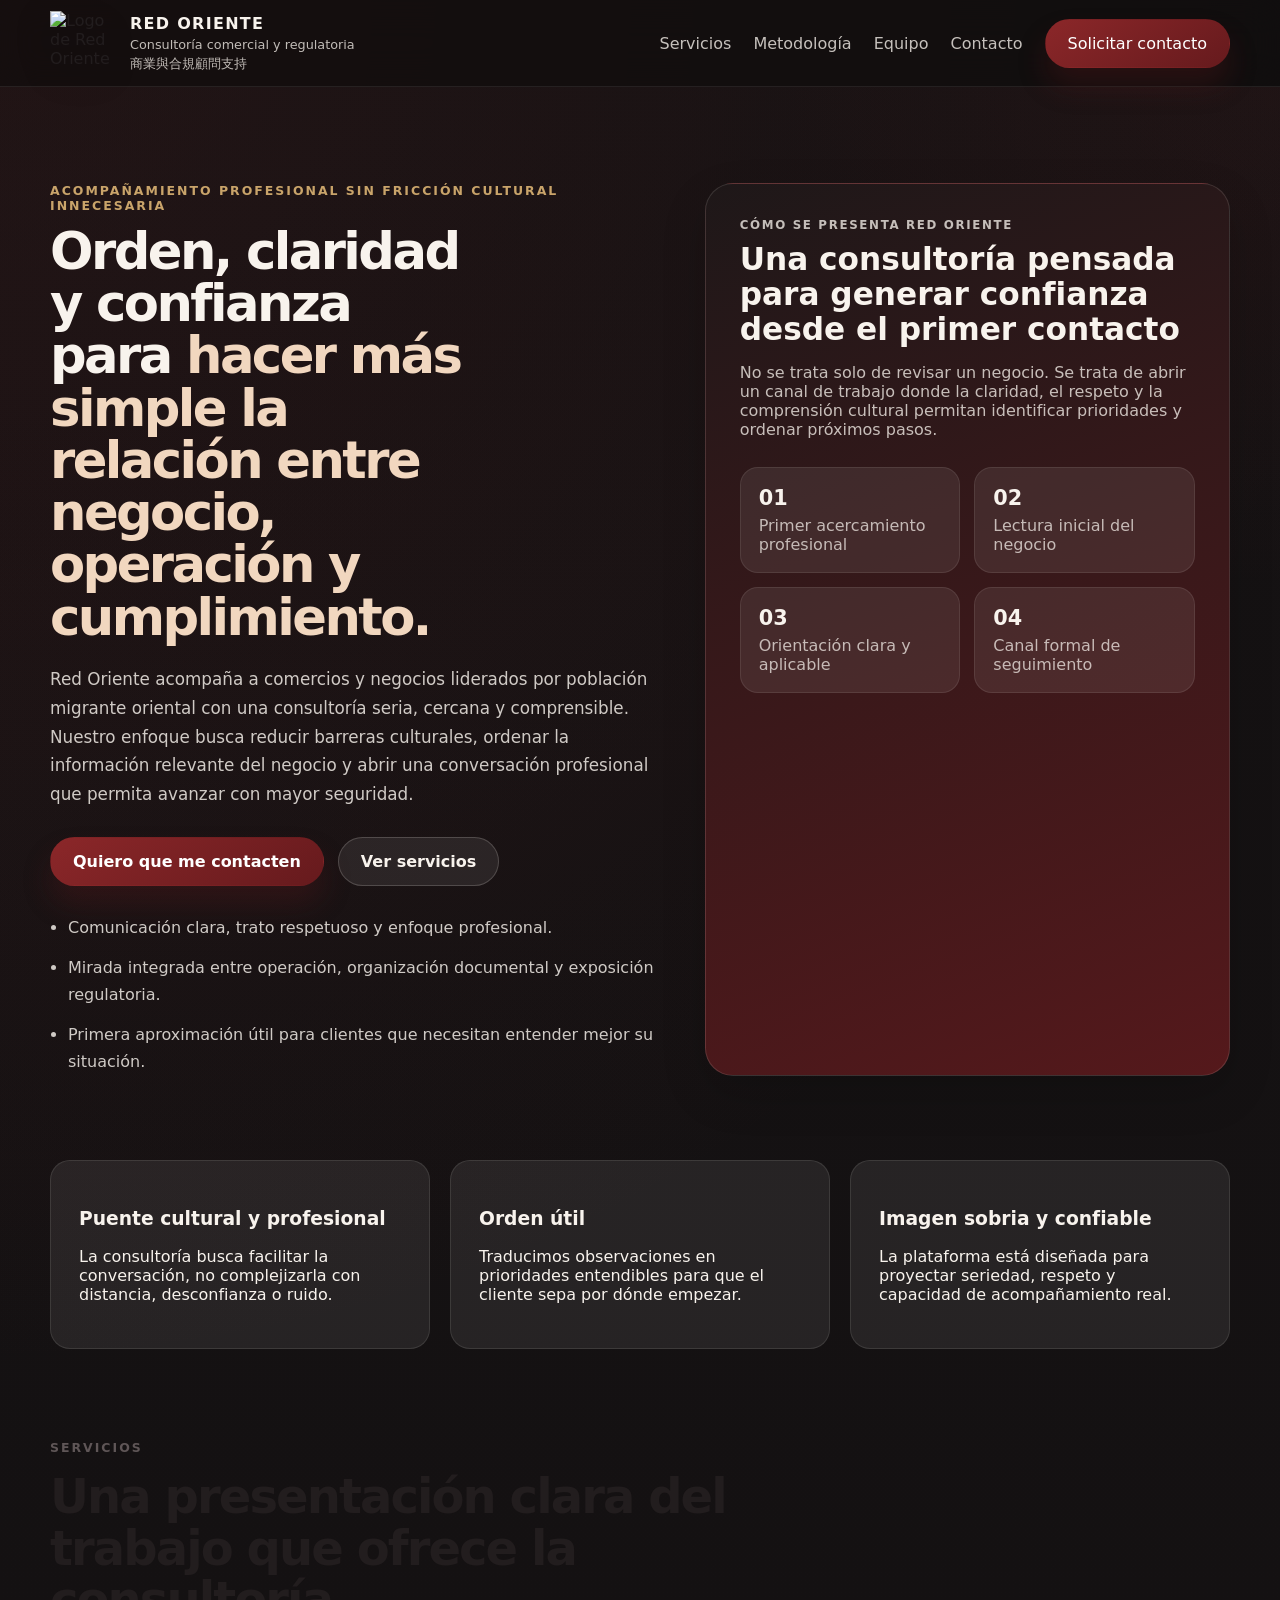
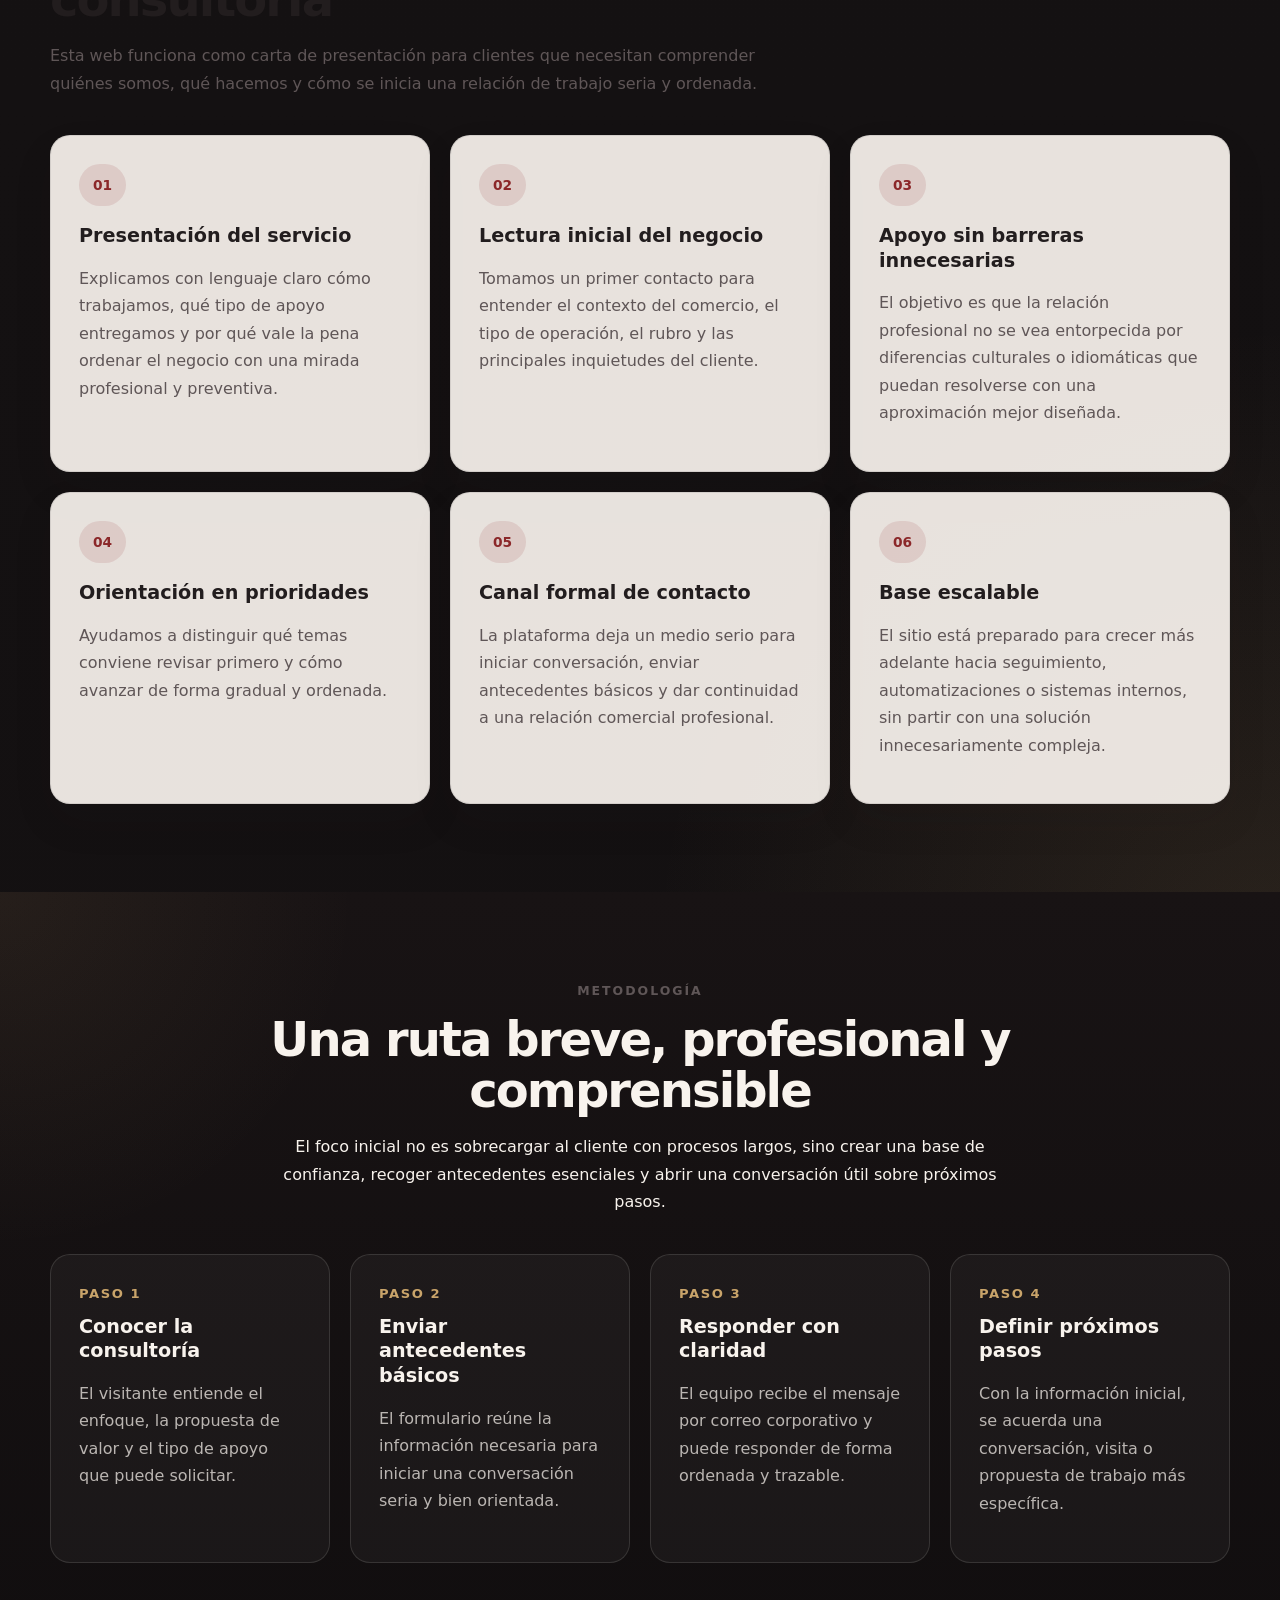
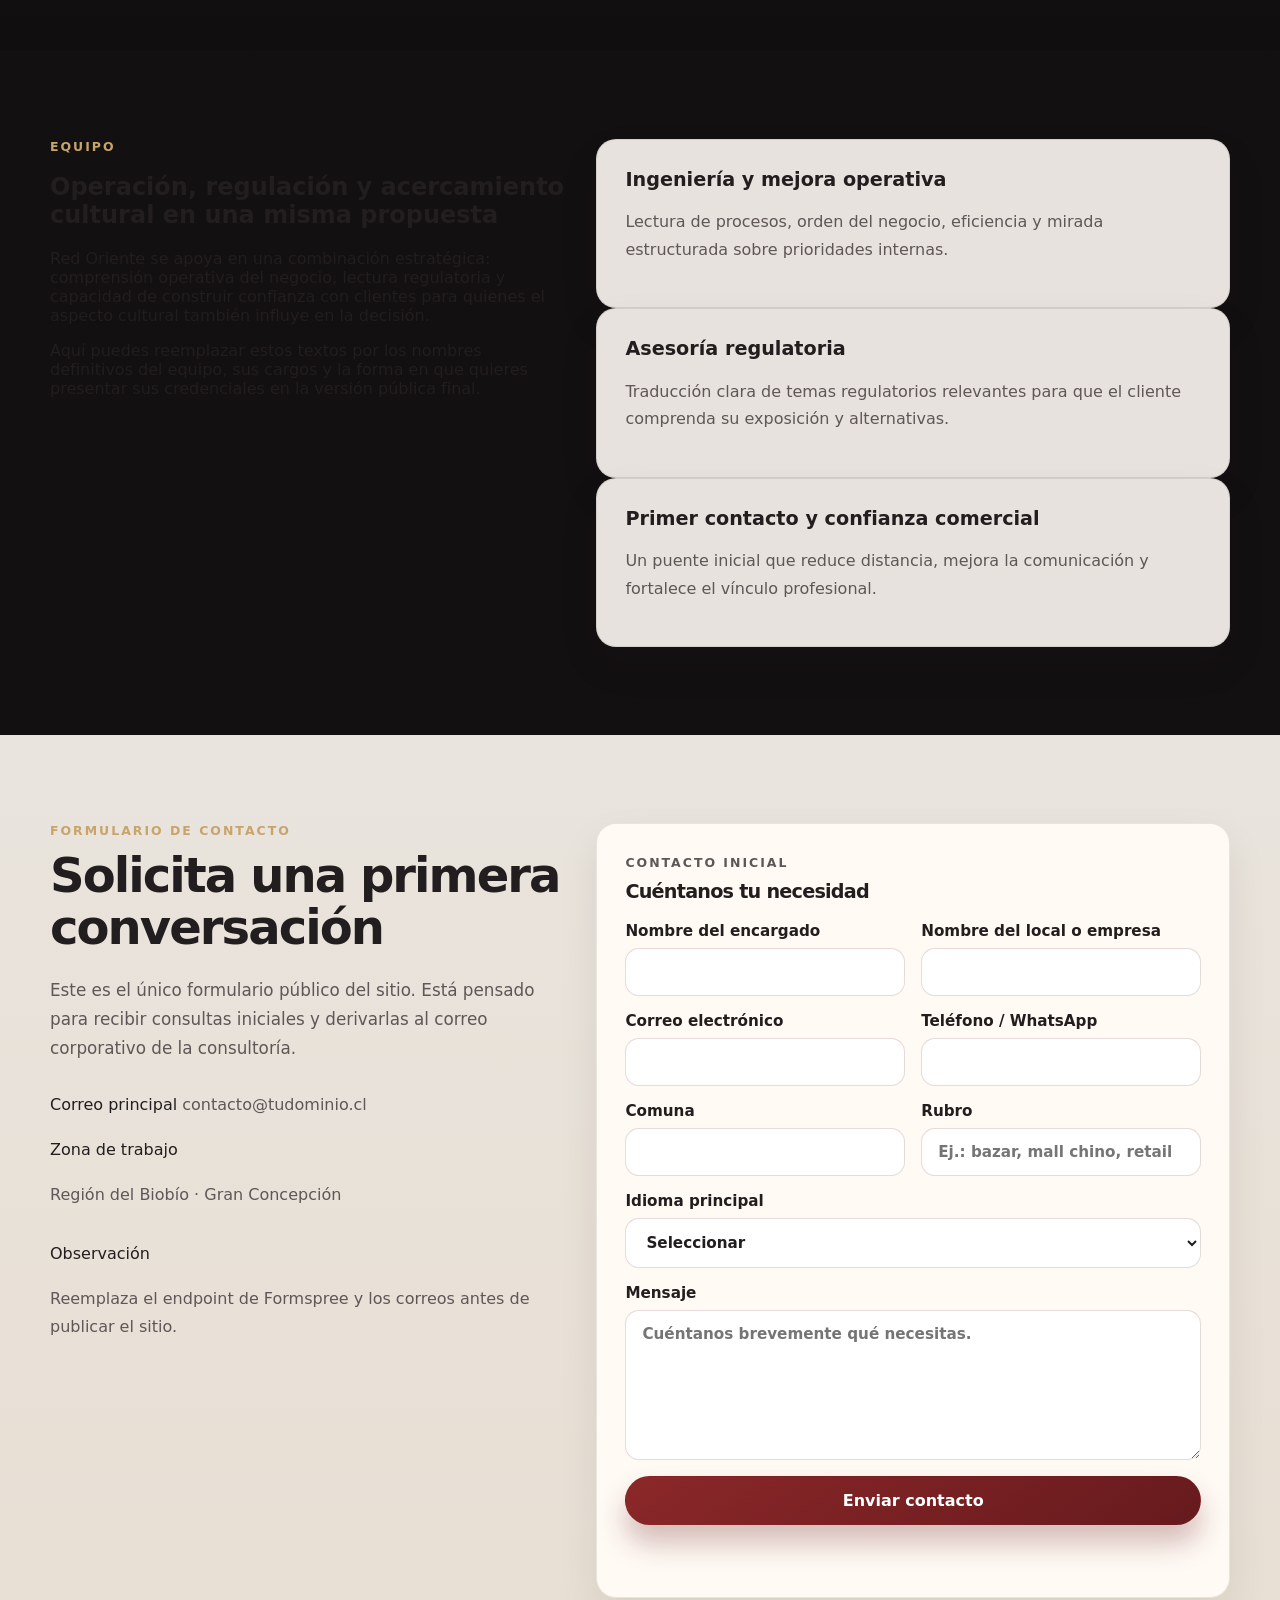
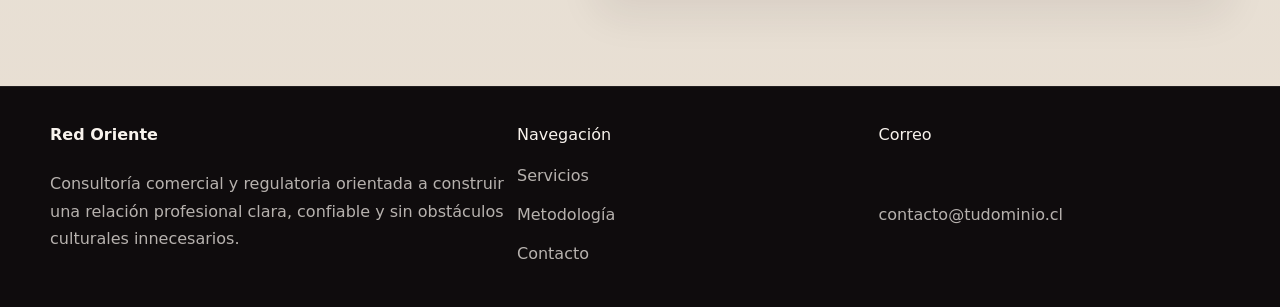
==== commit 47a4a138: "Y" ====
--- a/index.html
+++ b/index.html
@@ -2,11 +2,15 @@
 <html lang="es">
   <head>
     <meta charset="UTF-8" />
+    <meta http-equiv="Content-Security-Policy" content="default-src 'self'; img-src 'self' data:; style-src 'self' https://fonts.googleapis.com; font-src https://fonts.gstatic.com; script-src 'self'; connect-src https://formspree.io; form-action https://formspree.io; base-uri 'self'; object-src 'none'; frame-ancestors 'none'; upgrade-insecure-requests" />
     <meta name="viewport" content="width=device-width, initial-scale=1.0" />
-    <title>Red Oriente | Consultoría para ordenamiento comercial y regulatorio</title>
+    <meta name="referrer" content="strict-origin-when-cross-origin" />
+    <meta name="color-scheme" content="light dark" />
+    <meta name="theme-color" content="#161314" />
+    <title>Red Oriente | Consultoría comercial y regulatoria</title>
     <meta
       name="description"
-      content="Consultoría para comercios y malls chinos en la Región del Biobío. Diagnóstico inicial, observación en terreno, priorización de riesgos y acompañamiento para ordenar el negocio."
+      content="Consultoría comercial y regulatoria para comercios y negocios dirigidos por población migrante oriental. Unimos claridad operativa, acompañamiento profesional y un trato sin barreras culturales innecesarias."
     />
     <link rel="preconnect" href="https://fonts.googleapis.com" />
     <link rel="preconnect" href="https://fonts.gstatic.com" crossorigin />
@@ -14,6 +18,7 @@
       href="https://fonts.googleapis.com/css2?family=Inter:wght@400;500;600;700;800&display=swap"
       rel="stylesheet"
     />
+    <link rel="icon" href="assets/img/logo-red-oriente.png" type="image/png" />
     <link rel="stylesheet" href="assets/css/styles.css" />
   </head>
   <body>
@@ -21,15 +26,28 @@
       <header class="site-header">
         <div class="container nav-wrapper">
           <a href="#inicio" class="brand" aria-label="Ir al inicio de Red Oriente">
-            <span class="brand"> <a href="./logo.png"></a></span>
+            <img
+              class="brand-logo"
+              src="assets/img/logo-red-oriente.png"
+              alt="Logo de Red Oriente"
+              width="64"
+              height="64"
+              decoding="async"
+            />
             <span class="brand-text">
-              <strong>東方網絡</strong>
+              <strong>RED ORIENTE</strong>
               <small>Consultoría comercial y regulatoria</small>
-              <small>商業和監管諮詢</small>
+              <small>商業與合規顧問支持</small>
             </span>
           </a>
 
-          <button class="menu-toggle" type="button" aria-expanded="false" aria-controls="primary-nav">
+          <button
+            class="menu-toggle"
+            type="button"
+            aria-expanded="false"
+            aria-controls="primary-nav"
+            aria-label="Abrir menú principal"
+          >
             <span></span>
             <span></span>
             <span></span>
@@ -39,9 +57,8 @@
             <a href="#servicios">Servicios</a>
             <a href="#metodologia">Metodología</a>
             <a href="#equipo">Equipo</a>
-            <a href="#formularios">Formularios</a>
             <a href="#contacto">Contacto</a>
-            <a href="formularios.html" class="nav-button">Ir a formularios</a>
+            <a href="#contacto" class="nav-button">Solicitar contacto</a>
           </nav>
         </div>
       </header>
@@ -50,53 +67,53 @@
         <section id="inicio" class="hero-section">
           <div class="container hero-grid">
             <div class="hero-copy">
-              <p class="eyebrow">Consultoría para comercios con exposición regulatoria</p>
+              <p class="eyebrow">Acompañamiento profesional sin fricción cultural innecesaria</p>
               <h1>
-                Ordenar el negocio antes de la multa,
-                <span>con criterio, claridad y una ruta aplicable.</span>
+                Orden, claridad y confianza para
+                <span>hacer más simple la relación entre negocio, operación y cumplimiento.</span>
               </h1>
               <p class="hero-text">
-                Acompañamos a comercios, malls chinos y negocios de retail importado en la detección de riesgos visibles,
-                el levantamiento inicial de información y la priorización de medidas concretas para reducir exposición a
-                fiscalizaciones, sanciones y desorden operativo.
+                Red Oriente acompaña a comercios y negocios liderados por población migrante oriental con una consultoría
+                seria, cercana y comprensible. Nuestro enfoque busca reducir barreras culturales, ordenar la información
+                relevante del negocio y abrir una conversación profesional que permita avanzar con mayor seguridad.
               </p>
 
               <div class="hero-actions">
-                <a class="button button-primary" href="#contacto">Solicitar contacto</a>
-                <a class="button button-secondary" href="formularios.html">Completar formulario inicial</a>
+                <a class="button button-primary" href="#contacto">Quiero que me contacten</a>
+                <a class="button button-secondary" href="#servicios">Ver servicios</a>
               </div>
 
               <ul class="hero-points">
-                <li>Diagnóstico inicial claro y sin lenguaje innecesariamente técnico.</li>
-                <li>Visita, observación y levantamiento de información relevante.</li>
-                <li>Priorización de hallazgos para actuar con rapidez y orden.</li>
+                <li>Comunicación clara, trato respetuoso y enfoque profesional.</li>
+                <li>Mirada integrada entre operación, organización documental y exposición regulatoria.</li>
+                <li>Primera aproximación útil para clientes que necesitan entender mejor su situación.</li>
               </ul>
             </div>
 
-            <aside class="hero-card">
+            <aside class="hero-card" aria-label="Resumen del enfoque de trabajo">
               <div class="hero-card-inner">
-                <p class="card-label">Enfoque de trabajo</p>
-                <h2>Presentación + observación + levantamiento + próximos pasos</h2>
-                <p>
-                  Red Oriente funciona como una puerta de entrada profesional y ordenada para comercios que necesitan
-                  entender mejor su situación operativa, documental y regulatoria.
+                <p class="card-label">Cómo se presenta Red Oriente</p>
+                <h2>Una consultoría pensada para generar confianza desde el primer contacto</h2>
+                <p>
+                  No se trata solo de revisar un negocio. Se trata de abrir un canal de trabajo donde la claridad,
+                  el respeto y la comprensión cultural permitan identificar prioridades y ordenar próximos pasos.
                 </p>
                 <dl class="hero-metrics">
                   <div>
-                    <dt>1</dt>
-                    <dd>Primer contacto</dd>
+                    <dt>01</dt>
+                    <dd>Primer acercamiento profesional</dd>
                   </div>
                   <div>
-                    <dt>2</dt>
-                    <dd>Visita presencial</dd>
+                    <dt>02</dt>
+                    <dd>Lectura inicial del negocio</dd>
                   </div>
                   <div>
-                    <dt>3</dt>
-                    <dd>Informe inicial</dd>
+                    <dt>03</dt>
+                    <dd>Orientación clara y aplicable</dd>
                   </div>
                   <div>
-                    <dt>4</dt>
-                    <dd>Plan de acción</dd>
+                    <dt>04</dt>
+                    <dd>Canal formal de seguimiento</dd>
                   </div>
                 </dl>
               </div>
@@ -104,19 +121,19 @@
           </div>
         </section>
 
-        <section class="logo-band">
+        <section class="logo-band" aria-label="Pilares de valor">
           <div class="container logo-band-grid">
             <article>
-              <h3>Confianza en el primer acercamiento</h3>
-              <p>Presentación clara, tono profesional y foco en resolver antes que sancionar.</p>
+              <h3>Puente cultural y profesional</h3>
+              <p>La consultoría busca facilitar la conversación, no complejizarla con distancia, desconfianza o ruido.</p>
             </article>
             <article>
-              <h3>Observación útil</h3>
-              <p>Levantamos información accionable desde el local, sin perder tiempo en teoría vacía.</p>
+              <h3>Orden útil</h3>
+              <p>Traducimos observaciones en prioridades entendibles para que el cliente sepa por dónde empezar.</p>
             </article>
             <article>
-              <h3>Orden práctico</h3>
-              <p>Traducimos hallazgos en prioridades concretas para avanzar por etapas.</p>
+              <h3>Imagen sobria y confiable</h3>
+              <p>La plataforma está diseñada para proyectar seriedad, respeto y capacidad de acompañamiento real.</p>
             </article>
           </div>
         </section>
@@ -124,11 +141,11 @@
         <section id="servicios" class="section">
           <div class="container">
             <div class="section-heading">
-              <p class="eyebrow">Qué hacemos</p>
-              <h2>Una consultoría pensada para ordenar, explicar y orientar</h2>
+              <p class="eyebrow">Servicios</p>
+              <h2>Una presentación clara del trabajo que ofrece la consultoría</h2>
               <p>
-                No llegamos como fiscalizadores. Llegamos a mirar con método, detectar señales de riesgo y ayudar a que
-                el negocio entienda dónde conviene actuar primero.
+                Esta web funciona como carta de presentación para clientes que necesitan comprender quiénes somos,
+                qué hacemos y cómo se inicia una relación de trabajo seria y ordenada.
               </p>
             </div>
 
@@ -137,53 +154,52 @@
                 <span class="card-number">01</span>
                 <h3>Presentación del servicio</h3>
                 <p>
-                  Explicamos de forma simple qué observamos, cómo trabajamos y por qué conviene ordenar antes de enfrentar
-                  multas, clausuras o requerimientos más costosos.
+                  Explicamos con lenguaje claro cómo trabajamos, qué tipo de apoyo entregamos y por qué vale la pena
+                  ordenar el negocio con una mirada profesional y preventiva.
                 </p>
               </article>
 
               <article class="info-card">
                 <span class="card-number">02</span>
-                <h3>Levantamiento inicial</h3>
-                <p>
-                  Recopilamos información básica del establecimiento, del encargado, del idioma utilizado y de la situación
-                  general del local para construir un punto de partida útil.
+                <h3>Lectura inicial del negocio</h3>
+                <p>
+                  Tomamos un primer contacto para entender el contexto del comercio, el tipo de operación, el rubro
+                  y las principales inquietudes del cliente.
                 </p>
               </article>
 
               <article class="info-card">
                 <span class="card-number">03</span>
-                <h3>Detección de señales de riesgo</h3>
-                <p>
-                  Observamos aspectos visibles del negocio, coherencia formal, documentación básica y exposición general a
-                  revisiones o incumplimientos detectables.
+                <h3>Apoyo sin barreras innecesarias</h3>
+                <p>
+                  El objetivo es que la relación profesional no se vea entorpecida por diferencias culturales o idiomáticas
+                  que puedan resolverse con una aproximación mejor diseñada.
                 </p>
               </article>
 
               <article class="info-card">
                 <span class="card-number">04</span>
-                <h3>Priorización de mejoras</h3>
-                <p>
-                  No todo se corrige al mismo tiempo. Ordenamos hallazgos por urgencia, costo, facilidad de implementación e
-                  impacto preventivo.
+                <h3>Orientación en prioridades</h3>
+                <p>
+                  Ayudamos a distinguir qué temas conviene revisar primero y cómo avanzar de forma gradual y ordenada.
                 </p>
               </article>
 
               <article class="info-card">
                 <span class="card-number">05</span>
-                <h3>Canal de contacto formal</h3>
-                <p>
-                  Dejamos una vía clara de comunicación por correo y seguimiento para que cada siguiente paso quede
-                  documentado y no dependa solo de conversaciones informales.
+                <h3>Canal formal de contacto</h3>
+                <p>
+                  La plataforma deja un medio serio para iniciar conversación, enviar antecedentes básicos y dar continuidad
+                  a una relación comercial profesional.
                 </p>
               </article>
 
               <article class="info-card">
                 <span class="card-number">06</span>
-                <h3>Base para una plataforma futura</h3>
-                <p>
-                  Estandarizamos información desde el inicio, de modo que el proyecto pueda crecer luego hacia un sistema de
-                  seguimiento más robusto o tipo CRM.
+                <h3>Base escalable</h3>
+                <p>
+                  El sitio está preparado para crecer más adelante hacia seguimiento, automatizaciones o sistemas internos,
+                  sin partir con una solución innecesariamente compleja.
                 </p>
               </article>
             </div>
@@ -193,49 +209,37 @@
         <section id="metodologia" class="section section-dark">
           <div class="container">
             <div class="section-heading narrow light">
-              <p class="eyebrow">Cómo trabajamos</p>
-              <h2>Una ruta breve, clara y aplicable</h2>
+              <p class="eyebrow">Metodología</p>
+              <h2>Una ruta breve, profesional y comprensible</h2>
               <p>
-                La plataforma puede funcionar como carta de presentación pública, punto de contacto formal y puerta de
-                entrada para los formularios de trabajo utilizados antes o durante la visita presencial.
+                El foco inicial no es sobrecargar al cliente con procesos largos, sino crear una base de confianza,
+                recoger antecedentes esenciales y abrir una conversación útil sobre próximos pasos.
               </p>
             </div>
 
             <div class="timeline">
               <article class="timeline-item">
                 <span class="timeline-step">Paso 1</span>
-                <h3>Primer contacto</h3>
-                <p>
-                  El cliente conoce el servicio, entiende el enfoque y puede escribir por correo o dejar sus datos en el
-                  formulario público.
-                </p>
+                <h3>Conocer la consultoría</h3>
+                <p>El visitante entiende el enfoque, la propuesta de valor y el tipo de apoyo que puede solicitar.</p>
               </article>
 
               <article class="timeline-item">
                 <span class="timeline-step">Paso 2</span>
-                <h3>Visita y observación</h3>
-                <p>
-                  Se realiza una primera aproximación presencial y se completa la información inicial necesaria para levantar
-                  un diagnóstico básico.
-                </p>
+                <h3>Enviar antecedentes básicos</h3>
+                <p>El formulario reúne la información necesaria para iniciar una conversación seria y bien orientada.</p>
               </article>
 
               <article class="timeline-item">
                 <span class="timeline-step">Paso 3</span>
-                <h3>Orden de información</h3>
-                <p>
-                  Los formularios permiten centralizar datos y enviarlos al correo corporativo, facilitando el seguimiento y
-                  la trazabilidad del caso.
-                </p>
+                <h3>Responder con claridad</h3>
+                <p>El equipo recibe el mensaje por correo corporativo y puede responder de forma ordenada y trazable.</p>
               </article>
 
               <article class="timeline-item">
                 <span class="timeline-step">Paso 4</span>
-                <h3>Próximas acciones</h3>
-                <p>
-                  Con los datos levantados, se define si corresponde una orientación inicial, un informe, una segunda visita
-                  o un plan de mejora más detallado.
-                </p>
+                <h3>Definir próximos pasos</h3>
+                <p>Con la información inicial, se acuerda una conversación, visita o propuesta de trabajo más específica.</p>
               </article>
             </div>
           </div>
@@ -245,128 +249,135 @@
           <div class="container split-layout">
             <div>
               <p class="eyebrow">Equipo</p>
-              <h2>Un enfoque que combina operación, regulación y acceso cultural</h2>
+              <h2>Operación, regulación y acercamiento cultural en una misma propuesta</h2>
               <p>
-                El proyecto une visión operativa, lectura normativa y una aproximación comercial capaz de generar confianza
-                en la primera conversación. La idea no es solo detectar problemas, sino traducirlos en acciones posibles y
-                comprensibles para el cliente.
+                Red Oriente se apoya en una combinación estratégica: comprensión operativa del negocio, lectura regulatoria
+                y capacidad de construir confianza con clientes para quienes el aspecto cultural también influye en la decisión.
               </p>
               <p>
-                Puedes reemplazar este texto por los nombres definitivos del equipo, cargos, experiencia y cualquier
-                referencia estratégica que quieras destacar en la versión final.
+                Aquí puedes reemplazar estos textos por los nombres definitivos del equipo, sus cargos y la forma en que
+                quieres presentar sus credenciales en la versión pública final.
               </p>
             </div>
 
             <div class="cards-grid">
               <article class="profile-card">
-                <h3>Ingeniería y operación</h3>
-                <p>
-                  Diagnóstico de procesos, lectura de ineficiencias, orden interno, sostenibilidad y mejora gradual del
-                  funcionamiento del negocio.
-                </p>
+                <h3>Ingeniería y mejora operativa</h3>
+                <p>Lectura de procesos, orden del negocio, eficiencia y mirada estructurada sobre prioridades internas.</p>
               </article>
 
               <article class="profile-card">
-                <h3>Asesoría regulatoria y legal</h3>
-                <p>
-                  Identificación de exposición normativa, revisión de riesgos básicos y traducción de hallazgos a un lenguaje
-                  claro para la toma de decisiones.
-                </p>
+                <h3>Asesoría regulatoria</h3>
+                <p>Traducción clara de temas regulatorios relevantes para que el cliente comprenda su exposición y alternativas.</p>
               </article>
 
               <article class="profile-card">
-                <h3>Primer contacto y puente comercial</h3>
-                <p>
-                  Presentación inicial, generación de confianza y facilitación cultural o idiomática cuando ello mejora la
-                  calidad del acercamiento.
-                </p>
-              </article>
-            </div>
-          </div>
-        </section>
-
-
-        <section id="contacto" class="section">
+                <h3>Primer contacto y confianza comercial</h3>
+                <p>Un puente inicial que reduce distancia, mejora la comunicación y fortalece el vínculo profesional.</p>
+              </article>
+            </div>
+          </div>
+        </section>
+
+        <section id="contacto" class="section section-muted">
           <div class="container contact-layout">
             <div>
-              <p class="eyebrow">Contacto</p>
+              <p class="eyebrow">Formulario de contacto</p>
               <h2>Solicita una primera conversación</h2>
-                <div class="contact-details">
+              <p class="hero-text contact-intro">
+                Este es el único formulario público del sitio. Está pensado para recibir consultas iniciales y derivarlas
+                al correo corporativo de la consultoría.
+              </p>
+
+              <div class="contact-details">
                 <div>
-                  <span>Correo</span>
+                  <span>Correo principal</span>
                   <a href="mailto:contacto@tudominio.cl">contacto@tudominio.cl</a>
-                </div>
-                <div>
-                  <span>Correo de formularios</span>
-                  <a href="mailto:formularios@tudominio.cl">formularios@tudominio.cl</a>
                 </div>
                 <div>
                   <span>Zona de trabajo</span>
                   <p>Región del Biobío · Gran Concepción</p>
                 </div>
+                <div>
+                  <span>Observación</span>
+                  <p>Reemplaza el endpoint de Formspree y los correos antes de publicar el sitio.</p>
+                </div>
               </div>
             </div>
 
             <div class="form-card">
+              <div class="card-heading">
+                <p class="eyebrow">Contacto inicial</p>
+                <h2>Cuéntanos tu necesidad</h2>
+              </div>
+
               <form
                 id="contactForm"
                 class="site-form"
-                data-form-name="Contacto Web"
+                data-form-name="Contacto Web Red Oriente"
                 data-success-message="Gracias. Tu mensaje fue enviado correctamente."
                 data-error-message="No fue posible enviar el formulario. Revisa la configuración e inténtalo nuevamente."
                 action="https://formspree.io/f/TU_ENDPOINT_CONTACTO"
                 method="POST"
+                novalidate
               >
                 <input type="hidden" name="_subject" value="Nuevo contacto desde la web de Red Oriente" />
                 <input type="text" name="_gotcha" class="hidden-field" tabindex="-1" autocomplete="off" />
 
                 <div class="form-row">
-                  <label>
+                  <label for="nombre-encargado">
                     Nombre del encargado
-                    <input type="text" name="nombre_encargado" required />
-                  </label>
-                  <label>
+                    <input id="nombre-encargado" type="text" name="nombre_encargado" autocomplete="name" maxlength="80" required />
+                  </label>
+                  <label for="nombre-local">
                     Nombre del local o empresa
-                    <input type="text" name="nombre_local" required />
+                    <input id="nombre-local" type="text" name="nombre_local" autocomplete="organization" maxlength="120" required />
                   </label>
                 </div>
 
                 <div class="form-row">
-                  <label>
+                  <label for="correo-electronico">
                     Correo electrónico
-                    <input type="email" name="email" required />
-                  </label>
-                  <label>
+                    <input id="correo-electronico" type="email" name="email" autocomplete="email" maxlength="120" inputmode="email" required />
+                  </label>
+                  <label for="telefono-whatsapp">
                     Teléfono / WhatsApp
-                    <input type="tel" name="telefono" required />
+                    <input id="telefono-whatsapp" type="tel" name="telefono" autocomplete="tel" maxlength="30" inputmode="tel" pattern="[0-9+\-()\s]{6,30}" required />
                   </label>
                 </div>
 
                 <div class="form-row">
-                  <label>
+                  <label for="comuna">
                     Comuna
-                    <input type="text" name="comuna" />
-                  </label>
-                  <label>
+                    <input id="comuna" type="text" name="comuna" autocomplete="address-level2" maxlength="80" />
+                  </label>
+                  <label for="rubro">
                     Rubro
-                    <input type="text" name="rubro" placeholder="Ej.: bazar, mall chino, retail" />
-                  </label>
-                </div>
-
-                <label>
+                    <input id="rubro" type="text" name="rubro" maxlength="100" placeholder="Ej.: bazar, mall chino, retail" />
+                  </label>
+                </div>
+
+                <label for="idioma-principal">
                   Idioma principal
-                  <select name="idioma_principal">
+                  <select id="idioma-principal" name="idioma_principal" autocomplete="language">
                     <option value="">Seleccionar</option>
-                    <option>Español</option>
-                    <option>Chino mandarín</option>
-                    <option>Ambos</option>
-                    <option>Otro</option>
+                    <option value="Español">Español</option>
+                    <option value="Chino mandarín">Chino mandarín</option>
+                    <option value="Ambos">Ambos</option>
+                    <option value="Otro">Otro</option>
                   </select>
                 </label>
 
-                <label>
+                <label for="mensaje">
                   Mensaje
-                  <textarea name="mensaje" rows="5" placeholder="Cuéntanos brevemente qué necesitas."></textarea>
+                  <textarea
+                    id="mensaje"
+                    name="mensaje"
+                    rows="5"
+                    maxlength="1200"
+                    placeholder="Cuéntanos brevemente qué necesitas."
+                    required
+                  ></textarea>
                 </label>
 
                 <button type="submit" class="button button-primary button-block">Enviar contacto</button>
@@ -381,25 +392,27 @@
         <div class="container footer-grid">
           <div>
             <strong>Red Oriente</strong>
-            <p>Consultoría comercial y regulatoria para negocios que necesitan orden, claridad y próximos pasos aplicables.</p>
+            <p>
+              Consultoría comercial y regulatoria orientada a construir una relación profesional clara, confiable y sin
+              obstáculos culturales innecesarios.
+            </p>
           </div>
 
           <div>
             <span>Navegación</span>
             <a href="#servicios">Servicios</a>
             <a href="#metodologia">Metodología</a>
-            <a href="formularios.html">Formulario de Contacto</a>
+            <a href="#contacto">Contacto</a>
           </div>
 
           <div>
-            <span>Contacto</span>
-            <a href="mailto:contacto@redoriente.cl">contacto@redoriente.cl</a>
-            <a href="mailto:formularios@redoriente.cl">formularios@redoriente.cl</a>
+            <span>Correo</span>
+            <a href="mailto:contacto@tudominio.cl">contacto@tudominio.cl</a>
           </div>
         </div>
       </footer>
     </div>
 
-    <script src="assets/js/main.js"></script>
+    <script src="assets/js/main.js" defer></script>
   </body>
-</html>
+</html>
--- a/assets/css/styles.css
+++ b/assets/css/styles.css
@@ -1,22 +1,26 @@
 :root {
-  --bg: #ba15416f;
-  --bg-soft: #10172b;
-  --surface: #ffffff;
-  --surface-soft: #f5f7fb;
-  --surface-muted: #eef2f7;
-  --text: #101828;
-  --text-soft: #475467;
-  --text-light: #cdd5df;
-  --line: rgba(16, 24, 40, 0.08);
-  --line-dark: rgba(255, 255, 255, 0.08);
-  --primary: #102a56;
-  --primary-strong: #0a1b38;
-  --accent: #ca9f4a;
-  --success: #067647;
-  --danger: #b42318;
-  --shadow: 0 24px 48px rgba(15, 23, 42, 0.12);
-  --radius: 22px;
-  --radius-sm: 16px;
+  --color-bg: #141112;
+  --color-bg-soft: #1d1819;
+  --color-surface: #f4efe8;
+  --color-surface-strong: #fffaf4;
+  --color-surface-muted: #ece3d7;
+  --color-card: rgba(255, 250, 244, 0.9);
+  --color-text: #221d1e;
+  --color-text-soft: #5f5657;
+  --color-text-inverse: #f8f3ed;
+  --color-line: rgba(34, 29, 30, 0.1);
+  --color-line-inverse: rgba(255, 250, 244, 0.12);
+  --color-primary: #8b2729;
+  --color-primary-strong: #661a1d;
+  --color-primary-soft: rgba(139, 39, 41, 0.12);
+  --color-accent: #c9a46a;
+  --color-success: #067647;
+  --color-danger: #b42318;
+  --shadow-soft: 0 18px 45px rgba(9, 8, 8, 0.16);
+  --shadow-card: 0 18px 40px rgba(34, 29, 30, 0.08);
+  --radius-lg: 28px;
+  --radius-md: 20px;
+  --radius-sm: 14px;
   --container: min(1180px, calc(100vw - 40px));
 }
 
@@ -30,14 +34,27 @@
 
 body {
   margin: 0;
+  min-width: 320px;
   font-family: "Inter", system-ui, -apple-system, BlinkMacSystemFont, "Segoe UI", sans-serif;
-  color: var(--text);
-  background: linear-gradient(180deg, #09101d 0%, #ba15416f 100%);
+  color: var(--color-text);
+  background:
+    radial-gradient(circle at top left, rgba(139, 39, 41, 0.18), transparent 26%),
+    radial-gradient(circle at right center, rgba(201, 164, 106, 0.12), transparent 22%),
+    linear-gradient(180deg, #151213 0%, #120f10 100%);
 }
 
 a {
   color: inherit;
   text-decoration: none;
+}
+
+a:focus-visible,
+button:focus-visible,
+input:focus-visible,
+textarea:focus-visible,
+select:focus-visible {
+  outline: 3px solid rgba(201, 164, 106, 0.35);
+  outline-offset: 3px;
 }
 
 img {
@@ -54,7 +71,7 @@
 
 .site-shell {
   min-height: 100vh;
-  background: var(--surface);
+  background: transparent;
 }
 
 .container {
@@ -66,38 +83,48 @@
   position: sticky;
   top: 0;
   z-index: 50;
+  border-bottom: 1px solid rgba(255, 250, 244, 0.08);
+  background: rgba(16, 13, 14, 0.78);
   backdrop-filter: blur(18px);
-  background: rgba(243, 236, 200, 0.618);
-  border-bottom: 1px solid var(--line);
 }
 
 .nav-wrapper {
-  min-height: 82px;
+  position: relative;
+  min-height: 86px;
   display: flex;
   align-items: center;
   justify-content: space-between;
-  gap: 24px;
+  gap: 28px;
 }
 
 .brand {
   display: inline-flex;
   align-items: center;
-  gap: 14px;
-}
-
-
+  gap: 16px;
+  min-width: 0;
+}
+
+.brand-logo {
+  width: 64px;
+  height: 64px;
+  object-fit: contain;
+  flex-shrink: 0;
+  filter: drop-shadow(0 12px 18px rgba(0, 0, 0, 0.18));
+}
 
 .brand-text {
   display: grid;
-  gap: 2px;
+  gap: 4px;
 }
 
 .brand-text strong {
+  color: var(--color-text-inverse);
   font-size: 1rem;
+  letter-spacing: 0.08em;
 }
 
 .brand-text small {
-  color: var(--text-soft);
+  color: rgba(248, 243, 237, 0.76);
   font-size: 0.8rem;
 }
 
@@ -108,48 +135,50 @@
 }
 
 .primary-nav a {
-  color: var(--text-soft);
+  color: rgba(248, 243, 237, 0.78);
   font-weight: 500;
-}
-
-.primary-nav a:hover {
-  color: var(--text);
-}
-
-.nav-button,
-.button {
+  transition: color 0.2s ease;
+}
+
+.primary-nav a:hover,
+.primary-nav a:focus-visible {
+  color: var(--color-text-inverse);
+}
+
+.button,
+.nav-button {
   display: inline-flex;
   align-items: center;
   justify-content: center;
   gap: 10px;
+  border: 1px solid transparent;
   border-radius: 999px;
-  border: 1px solid transparent;
   padding: 14px 22px;
-  font-weight: 600;
-  transition: transform 0.2s ease, box-shadow 0.2s ease, border-color 0.2s ease, background 0.2s ease;
+  font-weight: 700;
+  transition: transform 0.18s ease, box-shadow 0.18s ease, border-color 0.18s ease, background 0.18s ease;
   cursor: pointer;
 }
 
-.nav-button:hover,
-.button:hover {
+.button:hover,
+.nav-button:hover {
   transform: translateY(-1px);
 }
 
-.nav-button,
-.button-primary {
-  background: linear-gradient(145deg, var(--primary), var(--primary-strong));
+.button-primary,
+.nav-button {
   color: #fff !important;
-  box-shadow: 0 16px 30px rgba(16, 42, 86, 0.18);
+  background: linear-gradient(145deg, var(--color-primary), var(--color-primary-strong));
+  box-shadow: 0 18px 28px rgba(102, 26, 29, 0.28);
 }
 
 .button-secondary {
-  background: #fff;
-  color: var(--text);
-  border-color: rgba(16, 24, 40, 0.12);
-}
-
-.button-small {
-  padding: 12px 18px;
+  background: rgba(255, 250, 244, 0.08);
+  color: var(--color-text-inverse);
+  border-color: rgba(255, 250, 244, 0.18);
+}
+
+.button-secondary:hover {
+  background: rgba(255, 250, 244, 0.12);
 }
 
 .button-block {
@@ -160,87 +189,92 @@
   display: none;
   width: 48px;
   height: 48px;
+  padding: 0;
+  border: 1px solid rgba(255, 250, 244, 0.14);
   border-radius: 14px;
-  border: 1px solid var(--line);
-  background: #fff;
-  padding: 0;
+  background: rgba(255, 250, 244, 0.05);
 }
 
 .menu-toggle span {
   display: block;
   width: 22px;
   height: 2px;
-  background: var(--text);
   margin: 5px auto;
+  background: var(--color-text-inverse);
   transition: transform 0.2s ease, opacity 0.2s ease;
 }
 
 .hero-section {
-  padding: 92px 0 72px;
+  position: relative;
+  overflow: clip;
+  padding: 96px 0 76px;
+}
+
+.hero-section::before {
+  content: "";
+  position: absolute;
+  inset: 0;
   background:
-    radial-gradient(circle at top right, rgba(202, 159, 74, 0.14), transparent 32%),
-    linear-gradient(180deg, #f8fafc 0%, #ffffff 100%);
-}
-
-.hero-section-small {
-  padding-top: 88px;
-  padding-bottom: 42px;
+    linear-gradient(180deg, rgba(21, 18, 19, 0.42) 0%, rgba(21, 18, 19, 0.12) 100%),
+    radial-gradient(circle at top right, rgba(139, 39, 41, 0.14), transparent 30%);
+  pointer-events: none;
+}
+
+.hero-grid,
+.split-layout,
+.contact-layout,
+.logo-band-grid,
+.footer-grid,
+.timeline,
+.cards-grid {
+  position: relative;
+  z-index: 1;
 }
 
 .hero-grid {
   display: grid;
-  grid-template-columns: minmax(0, 1.1fr) minmax(320px, 0.9fr);
-  gap: 36px;
+  grid-template-columns: minmax(0, 1.08fr) minmax(320px, 0.92fr);
+  gap: 38px;
   align-items: stretch;
-}
-
-.hero-grid-single {
-  grid-template-columns: 1fr;
 }
 
 .hero-copy h1 {
   margin: 0;
-  font-size: clamp(2.45rem, 4vw, 4.6rem);
+  max-width: 12ch;
+  color: var(--color-text-inverse);
+  font-size: clamp(2.55rem, 4vw, 4.8rem);
   line-height: 1.02;
-  letter-spacing: -0.045em;
-  max-width: 13ch;
+  letter-spacing: -0.05em;
 }
 
 .hero-copy h1 span {
-  color: var(--primary);
-}
-
-.narrow-copy h1 {
-  max-width: 16ch;
-  font-size: clamp(2.2rem, 4vw, 3.8rem);
+  color: #f1d7bf;
 }
 
 .hero-text,
+.hero-points li,
 .section-heading p,
-.timeline-item p,
 .info-card p,
 .profile-card p,
-.feature-card p,
+.timeline-item p,
 .contact-details p,
 .contact-details a,
 .site-footer p,
 .site-footer a,
-.form-card p,
-.hero-card p,
-.hero-points li {
-  color: var(--text-soft);
+.form-card p {
   line-height: 1.72;
 }
 
 .hero-text {
-  max-width: 62ch;
+  max-width: 64ch;
   margin-top: 22px;
+  color: rgba(248, 243, 237, 0.82);
   font-size: 1.05rem;
 }
 
 .eyebrow {
   margin: 0 0 12px;
-  color: var(--accent);
+  color: var(--color-accent);
   text-transform: uppercase;
   font-size: 0.78rem;
   font-weight: 800;
@@ -255,10 +289,14 @@
 }
 
 .hero-points {
+  display: grid;
+  gap: 12px;
+  margin: 28px 0 0;
   padding-left: 18px;
-  margin-top: 30px;
-  display: grid;
-  gap: 12px;
+}
+
+.hero-points li {
+  color: rgba(248, 243, 237, 0.82);
 }
 
 .hero-card {
@@ -266,18 +304,20 @@
 }
 
 .hero-card-inner {
+  position: relative;
   height: 100%;
-  border-radius: var(--radius);
-  background: linear-gradient(160deg, #0f1a2f 0%, #12284d 100%);
-  padding: 32px;
-  color: #fff;
-  box-shadow: var(--shadow);
-  border: 1px solid rgba(255, 255, 255, 0.08);
+  padding: 34px;
+  border: 1px solid rgba(255, 250, 244, 0.12);
+  border-radius: var(--radius-lg);
+  color: var(--color-text-inverse);
+  background:
+    linear-gradient(160deg, rgba(31, 24, 25, 0.94) 0%, rgba(89, 25, 28, 0.94) 100%);
+  box-shadow: var(--shadow-soft);
 }
 
 .card-label {
   margin: 0 0 10px;
-  color: rgba(255, 255, 255, 0.7);
+  color: rgba(248, 243, 237, 0.7);
   text-transform: uppercase;
   letter-spacing: 0.14em;
   font-size: 0.74rem;
@@ -286,85 +326,65 @@
 
 .hero-card h2 {
   margin: 0 0 14px;
-  font-size: 1.9rem;
+  font-size: 1.95rem;
   line-height: 1.12;
 }
 
 .hero-card p {
-  color: rgba(255, 255, 255, 0.76);
+  color: rgba(248, 243, 237, 0.76);
 }
 
 .hero-metrics {
-  margin: 28px 0 0;
   display: grid;
   grid-template-columns: repeat(2, 1fr);
   gap: 14px;
+  margin: 28px 0 0;
 }
 
 .hero-metrics div {
+  padding: 18px;
   border-radius: 18px;
-  background: #ba15416f;
-  padding: 18px;
-  border: 1px solid #ba15416f;
+  background: rgba(255, 250, 244, 0.08);
+  border: 1px solid rgba(255, 250, 244, 0.09);
 }
 
 .hero-metrics dt {
   margin-bottom: 6px;
-  font-size: 1.55rem;
+  font-size: 1.3rem;
   font-weight: 800;
 }
 
 .hero-metrics dd {
   margin: 0;
-  color: rgba(255, 255, 255, 0.72);
+  color: rgba(248, 243, 237, 0.72);
 }
 
 .logo-band {
-  padding: 18px 0 0;
+  padding: 8px 0 0;
+}
+
+.logo-band-grid,
+.cards-grid.three-columns {
+  display: grid;
+  gap: 20px;
 }
 
 .logo-band-grid {
-  display: grid;
-  grid-template-columns: repeat(3, 1fr);
-  gap: 18px;
-}
-
-.logo-band-grid article,
-.info-card,
-.profile-card,
-.feature-card,
-.form-card,
-.timeline-item {
-  border: 1px solid var(--line);
-  background: #fff;
-  border-radius: var(--radius-sm);
-  box-shadow: 0 14px 28px rgba(15, 23, 42, 0.05);
-}
-
-.logo-band-grid article {
-  padding: 22px;
-}
-
-.logo-band-grid h3 {
-  margin: 0 0 8px;
-  font-size: 1rem;
-}
-
-.logo-band-grid p {
-  margin: 0;
-  color: var(--text-soft);
+  grid-template-columns: repeat(3, minmax(0, 1fr));
 }
 
 .section {
   padding: 88px 0;
 }
 
+.section-muted {
+  background: linear-gradient(180deg, rgba(244, 239, 232, 0.95) 0%, rgba(236, 227, 215, 0.98) 100%);
+}
+
 .section-dark {
-  background: linear-gradient(180deg, #0d1425 0%, #10192f 100%);
-}
-
-.section-muted {
-  background: var(--surface-soft);
+  background:
+    radial-gradient(circle at top left, rgba(201, 164, 106, 0.08), transparent 24%),
+    linear-gradient(180deg, #181314 0%, #110e0f 100%);
 }
 
 .section-heading {
@@ -378,80 +398,77 @@
   text-align: center;
 }
 
-.section-heading.light h2,
-.section-heading.light p {
-  color: #fff;
-}
-
-.section-heading.light p:not(.eyebrow) {
-  color: rgba(255, 255, 255, 0.76);
-}
-
 .section-heading h2,
-.contact-layout h2,
-.contact-strip h2 {
+.contact-layout h2 {
   margin: 0 0 16px;
   font-size: clamp(2rem, 4vw, 3rem);
   line-height: 1.08;
   letter-spacing: -0.04em;
 }
 
-.cards-grid {
-  display: grid;
-  gap: 20px;
+.section-heading p,
+.info-card p,
+.profile-card p,
+.contact-details p,
+.contact-details a,
+.form-card p {
+  color: var(--color-text-soft);
+}
+
+.section-heading.light h2,
+.section-heading.light p:not(.eyebrow) {
+  color: var(--color-text-inverse);
 }
 
 .three-columns {
   grid-template-columns: repeat(3, minmax(0, 1fr));
 }
 
-.two-columns,
-.forms-grid,
-.forms-intro-grid {
-  grid-template-columns: repeat(2, minmax(0, 1fr));
-}
-
 .info-card,
 .profile-card,
-.feature-card,
-.form-card {
+.form-card,
+.logo-band-grid article,
+.timeline-item {
   padding: 28px;
+  border: 1px solid var(--color-line);
+  border-radius: var(--radius-md);
+  background: var(--color-card);
+  box-shadow: var(--shadow-card);
+}
+
+.logo-band-grid article {
+  background: rgba(255, 250, 244, 0.08);
+  border-color: rgba(255, 250, 244, 0.1);
+  box-shadow: none;
+}
+
+.logo-band-grid h3,
+.logo-band-grid p {
+  color: var(--color-text-inverse);
 }
 
 .card-number {
   display: inline-flex;
+  align-items: center;
+  justify-content: center;
   min-width: 42px;
   height: 42px;
+  margin-bottom: 18px;
   padding: 0 14px;
   border-radius: 999px;
-  align-items: center;
-  justify-content: center;
-  background: #ba15416f;
-  color: var(--primary);
+  color: var(--color-primary);
+  background: var(--color-primary-soft);
   font-size: 0.86rem;
   font-weight: 800;
-  margin-bottom: 18px;
 }
 
 .info-card h3,
 .profile-card h3,
-.feature-card h3,
 .timeline-item h3,
 .form-card h2 {
   margin: 0 0 12px;
   font-size: 1.2rem;
-  line-height: 1.25;
-}
-
-.feature-card-highlight {
-  background: linear-gradient(155deg, #ba15416f 0%, #7d0f2c6f 100%);
-  border-color: transparent;
-}
-
-.feature-card-highlight h2,
-.feature-card-highlight h3,
-.feature-card-highlight p {
-  color: #fff;
+  line-height: 1.28;
 }
 
 .timeline {
@@ -461,24 +478,23 @@
 }
 
 .timeline-item {
-  padding: 28px;
-  background: #ba15416f;
-  border-color: var(--line-dark);
+  background: rgba(255, 250, 244, 0.04);
+  border-color: var(--color-line-inverse);
   box-shadow: none;
 }
 
 .timeline-item h3 {
-  color: #fff;
+  color: var(--color-text-inverse);
 }
 
 .timeline-item p {
-  color: rgba(255, 255, 255, 0.74);
+  color: rgba(248, 243, 237, 0.72);
 }
 
 .timeline-step {
   display: inline-block;
   margin-bottom: 14px;
-  color: var(--accent);
+  color: var(--color-accent);
   font-size: 0.82rem;
   font-weight: 800;
   text-transform: uppercase;
@@ -487,21 +503,29 @@
 
 .split-layout,
 .contact-layout,
-.contact-strip {
-  display: grid;
+.footer-grid {
+  display: grid;
+  gap: 28px;
+}
+
+.split-layout,
+.contact-layout {
   grid-template-columns: minmax(0, 0.9fr) minmax(0, 1.1fr);
-  gap: 28px;
   align-items: start;
 }
 
-.contact-layout {
-  align-items: stretch;
+.footer-grid {
+  grid-template-columns: 1.3fr 1fr 1fr;
+}
+
+.contact-intro {
+  color: var(--color-text-soft);
 }
 
 .contact-details {
+  display: grid;
+  gap: 20px;
   margin-top: 28px;
-  display: grid;
-  gap: 20px;
 }
 
 .contact-details span,
@@ -512,11 +536,7 @@
 }
 
 .form-card {
-  background: #fff;
-}
-
-.large-form-card {
-  height: 100%;
+  background: var(--color-surface-strong);
 }
 
 .card-heading {
@@ -537,7 +557,7 @@
 .site-form label {
   display: grid;
   gap: 8px;
-  color: var(--text);
+  color: var(--color-text);
   font-size: 0.95rem;
   font-weight: 600;
 }
@@ -546,20 +566,30 @@
 .site-form textarea,
 .site-form select {
   width: 100%;
-  border: 1px solid #ba15416f;
+  padding: 14px 16px;
+  border: 1px solid rgba(102, 26, 29, 0.16);
+  border-radius: var(--radius-sm);
   background: #fff;
-  color: var(--text);
-  border-radius: 14px;
-  padding: 14px 16px;
-  outline: none;
-  transition: border-color 0.2s ease, box-shadow 0.2s ease;
+  color: var(--color-text);
+  transition: border-color 0.18s ease, box-shadow 0.18s ease, background 0.18s ease;
+}
+
+.site-form textarea {
+  resize: vertical;
+  min-height: 150px;
 }
 
 .site-form input:focus,
 .site-form textarea:focus,
 .site-form select:focus {
-  border-color: #ba15416f;
-  box-shadow: 0 0 0 4px #ba15416f;
+  border-color: rgba(139, 39, 41, 0.5);
+  box-shadow: 0 0 0 4px rgba(139, 39, 41, 0.12);
+}
+
+.site-form input:user-invalid,
+.site-form textarea:user-invalid,
+.site-form select:user-invalid {
+  border-color: rgba(180, 35, 24, 0.45);
 }
 
 .hidden-field {
@@ -576,78 +606,66 @@
 }
 
 .form-feedback.is-success {
-  color: var(--success);
+  color: var(--color-success);
 }
 
 .form-feedback.is-error {
-  color: var(--danger);
-}
-
-.contact-strip {
-  grid-template-columns: minmax(0, 0.9fr) minmax(0, 1.1fr);
-}
-
-.contact-strip-links {
-  display: flex;
-  flex-wrap: wrap;
-  gap: 14px;
-  align-items: center;
-  justify-content: flex-start;
-}
-
-.contact-strip-links a {
-  padding: 14px 18px;
-  background: #fff;
-  border-radius: 999px;
-  border: 1px solid var(--line);
-  color: var(--text-soft);
-  font-weight: 600;
+  color: var(--color-danger);
 }
 
 .site-footer {
   padding: 38px 0;
-  background: #ba15416f;
-  border-top: 1px solid #ba15416f;
-}
-
-.footer-grid {
-  display: grid;
-  grid-template-columns: 1.3fr 1fr 1fr;
-  gap: 22px;
+  border-top: 1px solid rgba(255, 250, 244, 0.08);
+  background: rgba(15, 12, 13, 0.94);
 }
 
 .site-footer strong,
 .site-footer span {
-  color: #fff;
+  color: var(--color-text-inverse);
 }
 
 .site-footer a,
 .site-footer p {
-  color: rgba(255, 255, 255, 0.72);
+  color: rgba(248, 243, 237, 0.72);
 }
 
 .site-footer div {
   display: grid;
   gap: 10px;
+}
+
+.redirect-page {
+  min-height: 100vh;
+  display: grid;
+  place-items: center;
+  padding: 24px;
+}
+
+.redirect-card {
+  max-width: 640px;
+  padding: 32px;
+  border-radius: var(--radius-lg);
+  background: var(--color-surface-strong);
+  box-shadow: var(--shadow-soft);
+  text-align: center;
+}
+
+.redirect-card h1 {
+  margin-top: 0;
 }
 
 @media (max-width: 1080px) {
   .hero-grid,
   .split-layout,
   .contact-layout,
-  .contact-strip,
   .three-columns,
-  .two-columns,
-  .forms-grid,
-  .forms-intro-grid,
+  .logo-band-grid,
   .timeline,
-  .footer-grid,
-  .logo-band-grid {
+  .footer-grid {
     grid-template-columns: 1fr;
   }
 
-  .hero-copy h1,
-  .narrow-copy h1 {
+  .hero-copy h1 {
     max-width: none;
   }
 }
@@ -660,16 +678,16 @@
   .primary-nav {
     position: absolute;
     top: calc(100% + 10px);
-    right: 20px;
-    left: 20px;
+    right: 0;
+    left: 0;
     flex-direction: column;
     align-items: stretch;
     gap: 12px;
-    background: rgba(255, 255, 255, 0.98);
-    border: 1px solid var(--line);
+    padding: 18px;
+    border: 1px solid rgba(255, 250, 244, 0.12);
     border-radius: 20px;
-    padding: 18px;
-    box-shadow: var(--shadow);
+    background: rgba(21, 18, 19, 0.96);
+    box-shadow: var(--shadow-soft);
     opacity: 0;
     pointer-events: none;
     transform: translateY(-8px);
@@ -682,10 +700,6 @@
     transform: translateY(0);
   }
 
-  .nav-wrapper {
-    position: relative;
-  }
-
   .form-row {
     grid-template-columns: 1fr;
   }
@@ -711,21 +725,28 @@
     --container: min(1180px, calc(100vw - 24px));
   }
 
+  .brand-logo {
+    width: 54px;
+    height: 54px;
+  }
+
+  .brand-text small:last-child {
+    display: none;
+  }
+
   .hero-copy h1,
-  .narrow-copy h1,
   .section-heading h2,
-  .contact-layout h2,
-  .contact-strip h2 {
+  .contact-layout h2 {
     font-size: 2rem;
   }
 
   .info-card,
   .profile-card,
-  .feature-card,
   .form-card,
   .timeline-item,
   .logo-band-grid article,
-  .hero-card-inner {
+  .hero-card-inner,
+  .redirect-card {
     padding: 22px;
   }
 }
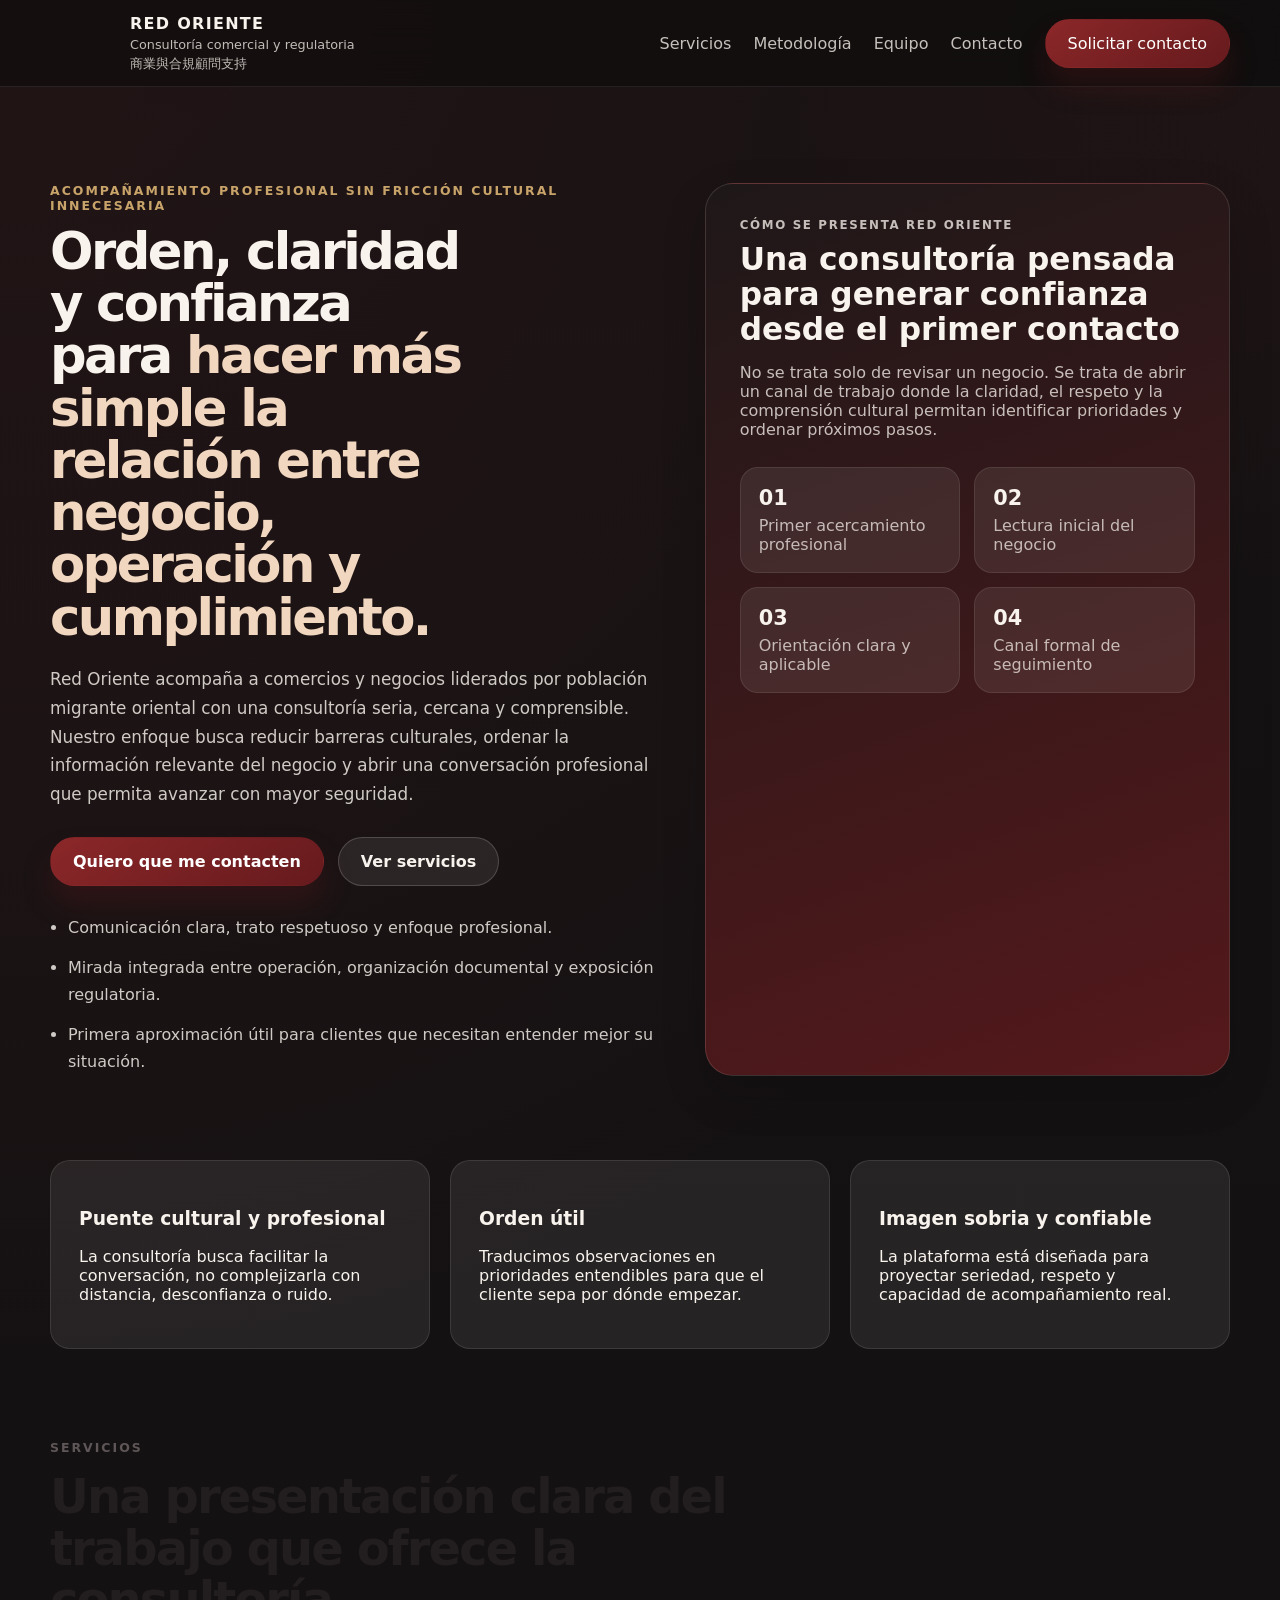
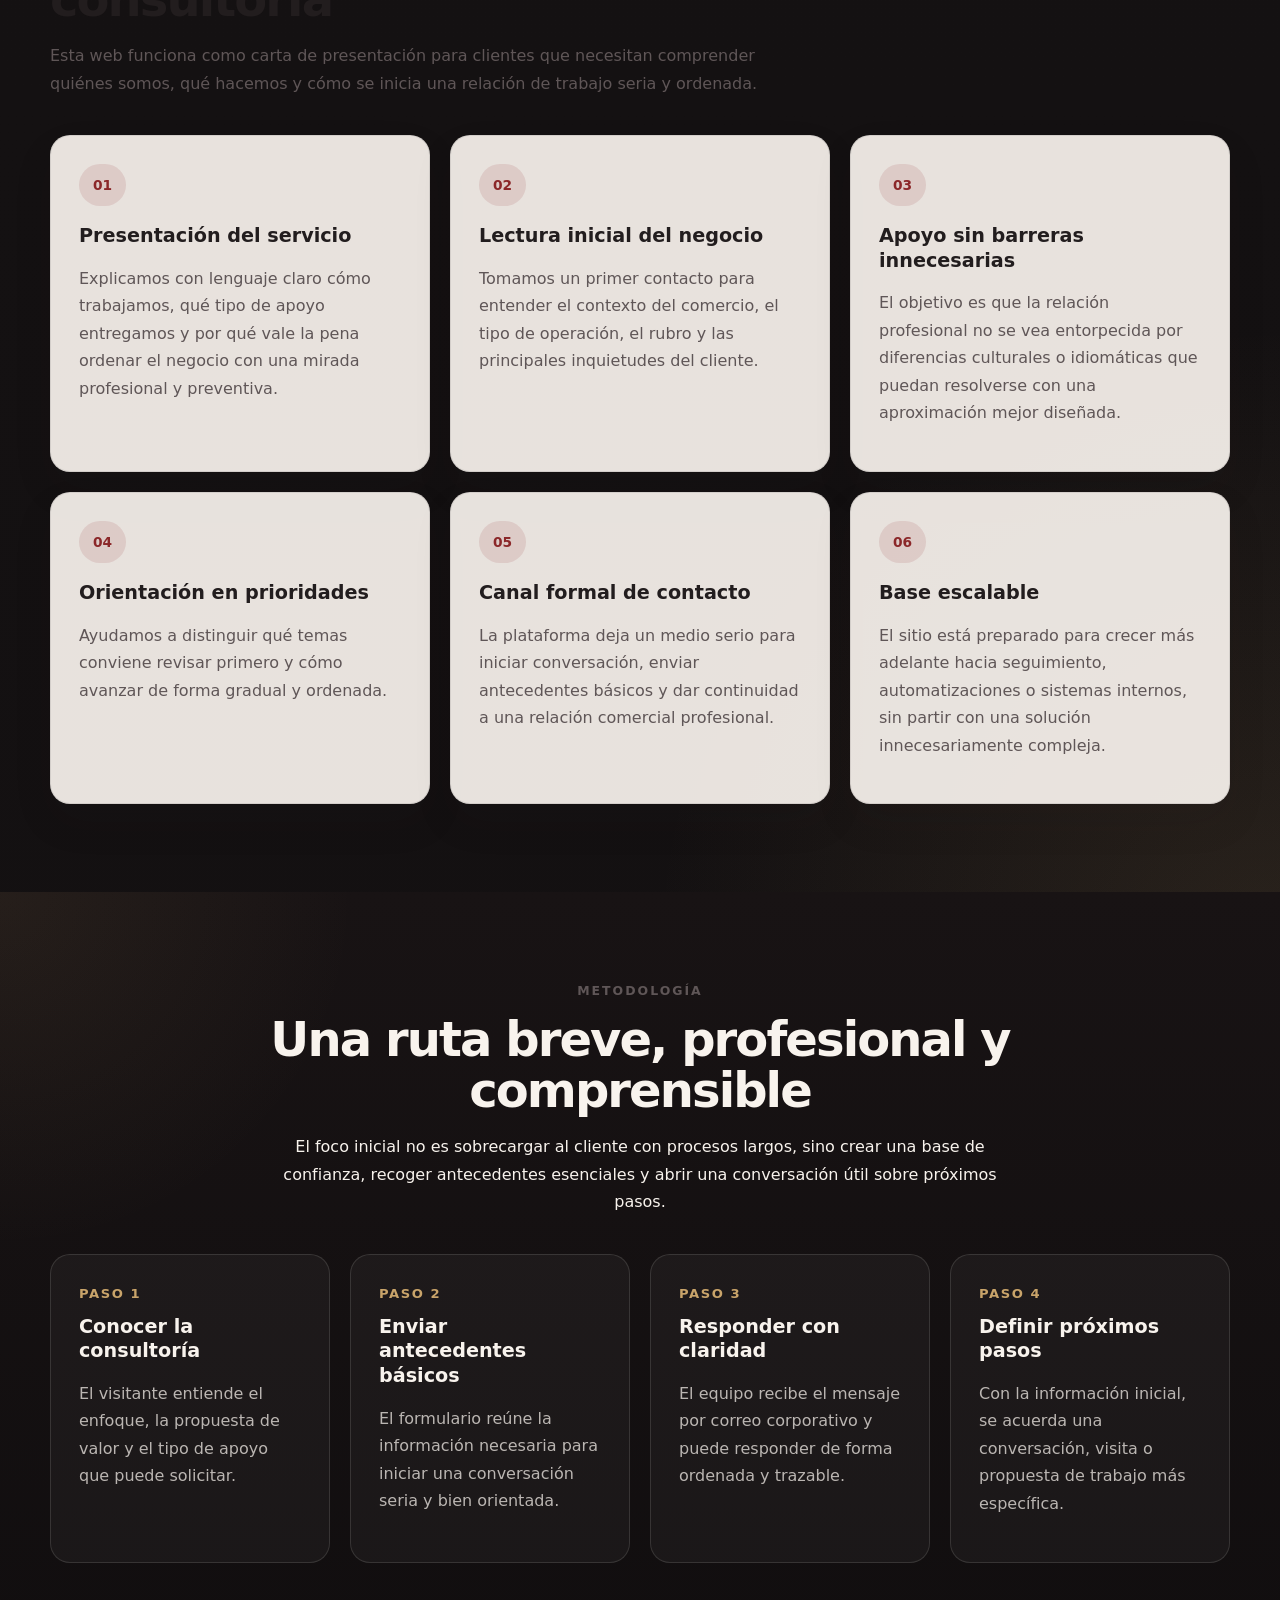
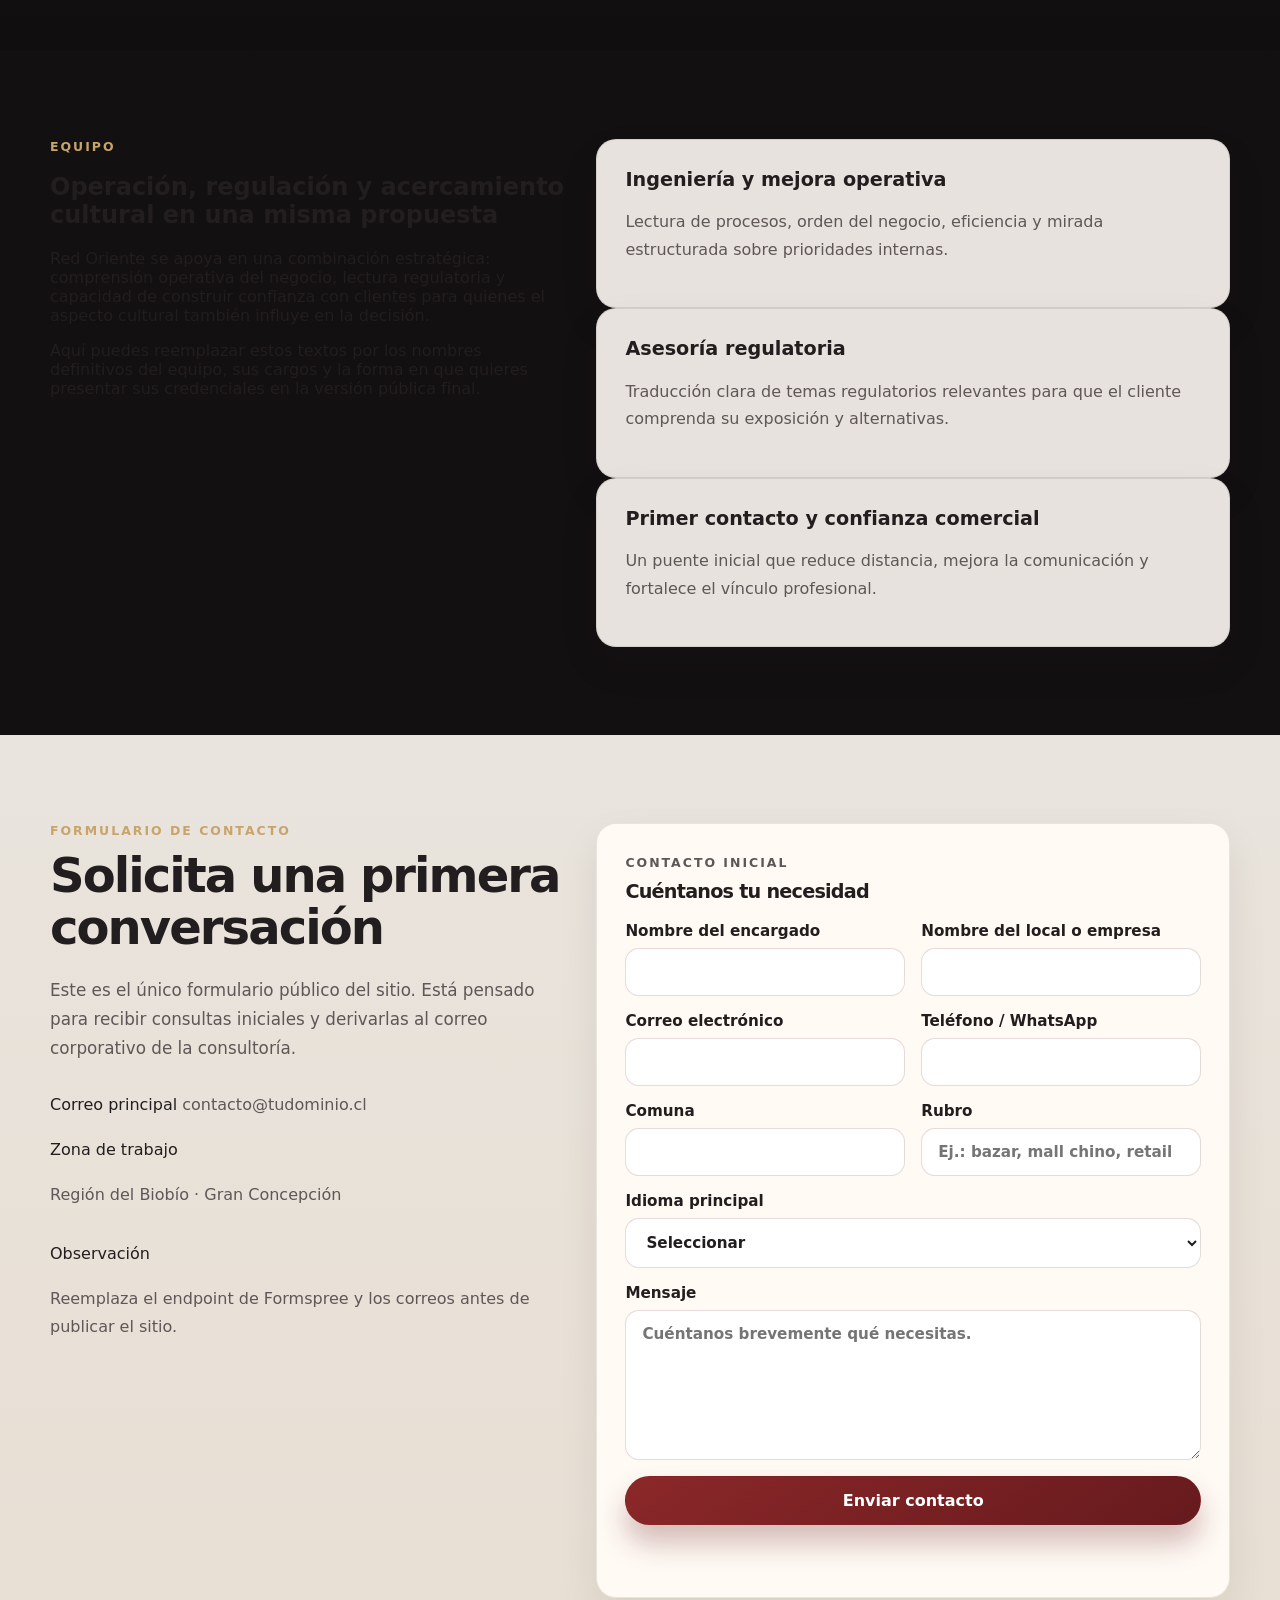
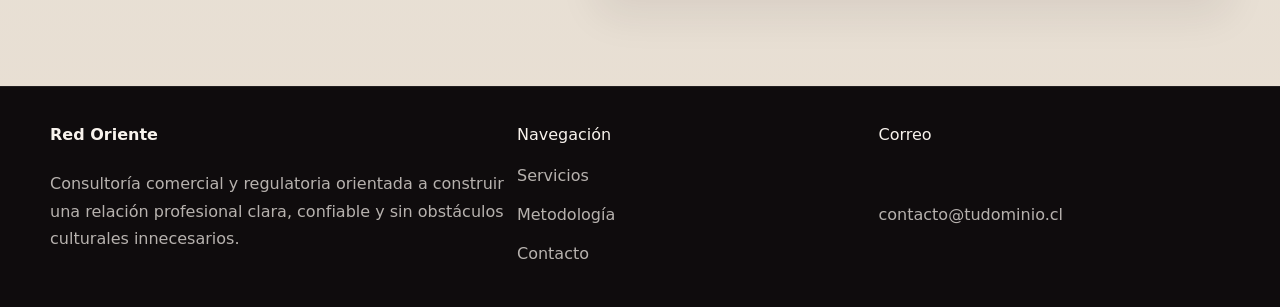
==== commit 739cd073: "TT" ====
--- a/index.html
+++ b/index.html
@@ -28,7 +28,7 @@
           <a href="#inicio" class="brand" aria-label="Ir al inicio de Red Oriente">
             <img
               class="brand-logo"
-              src="assets/img/logo-red-oriente.png"
+              src="assets/img/logo.png"
               alt="Logo de Red Oriente"
               width="64"
               height="64"
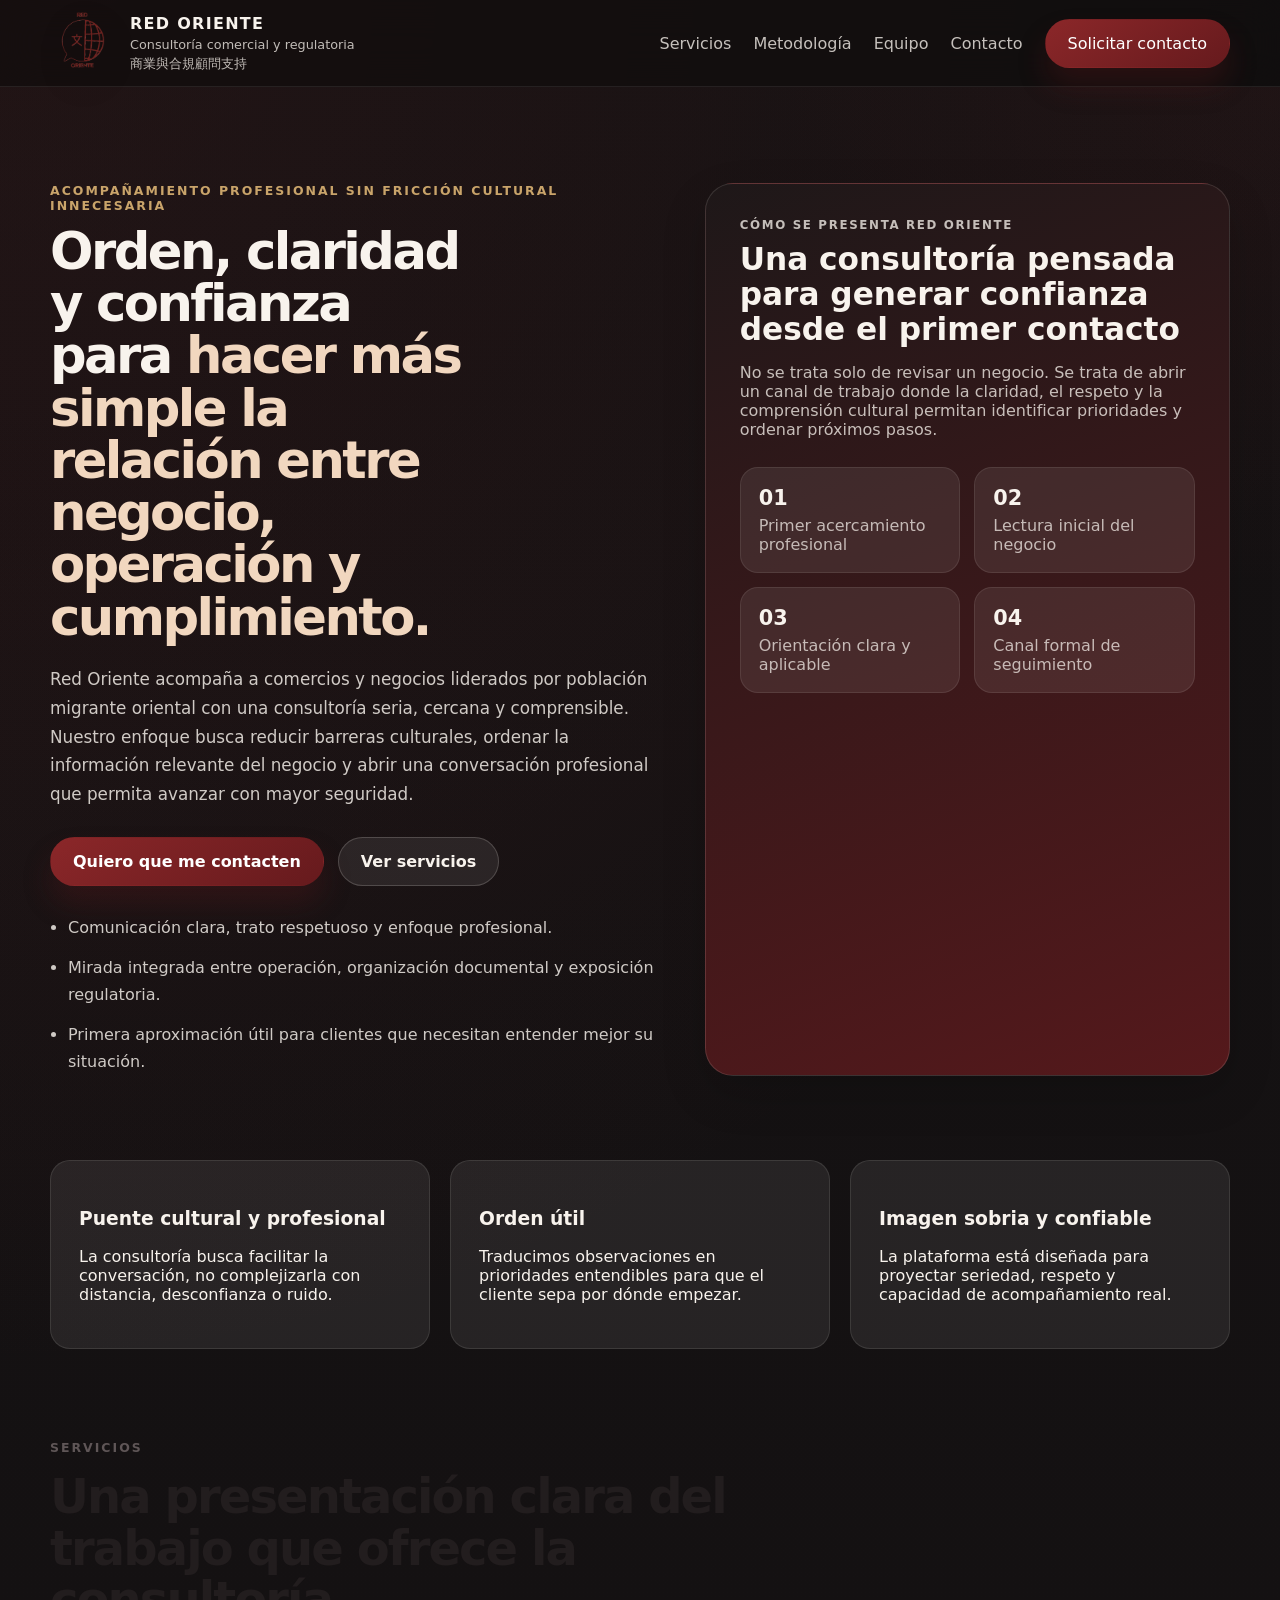
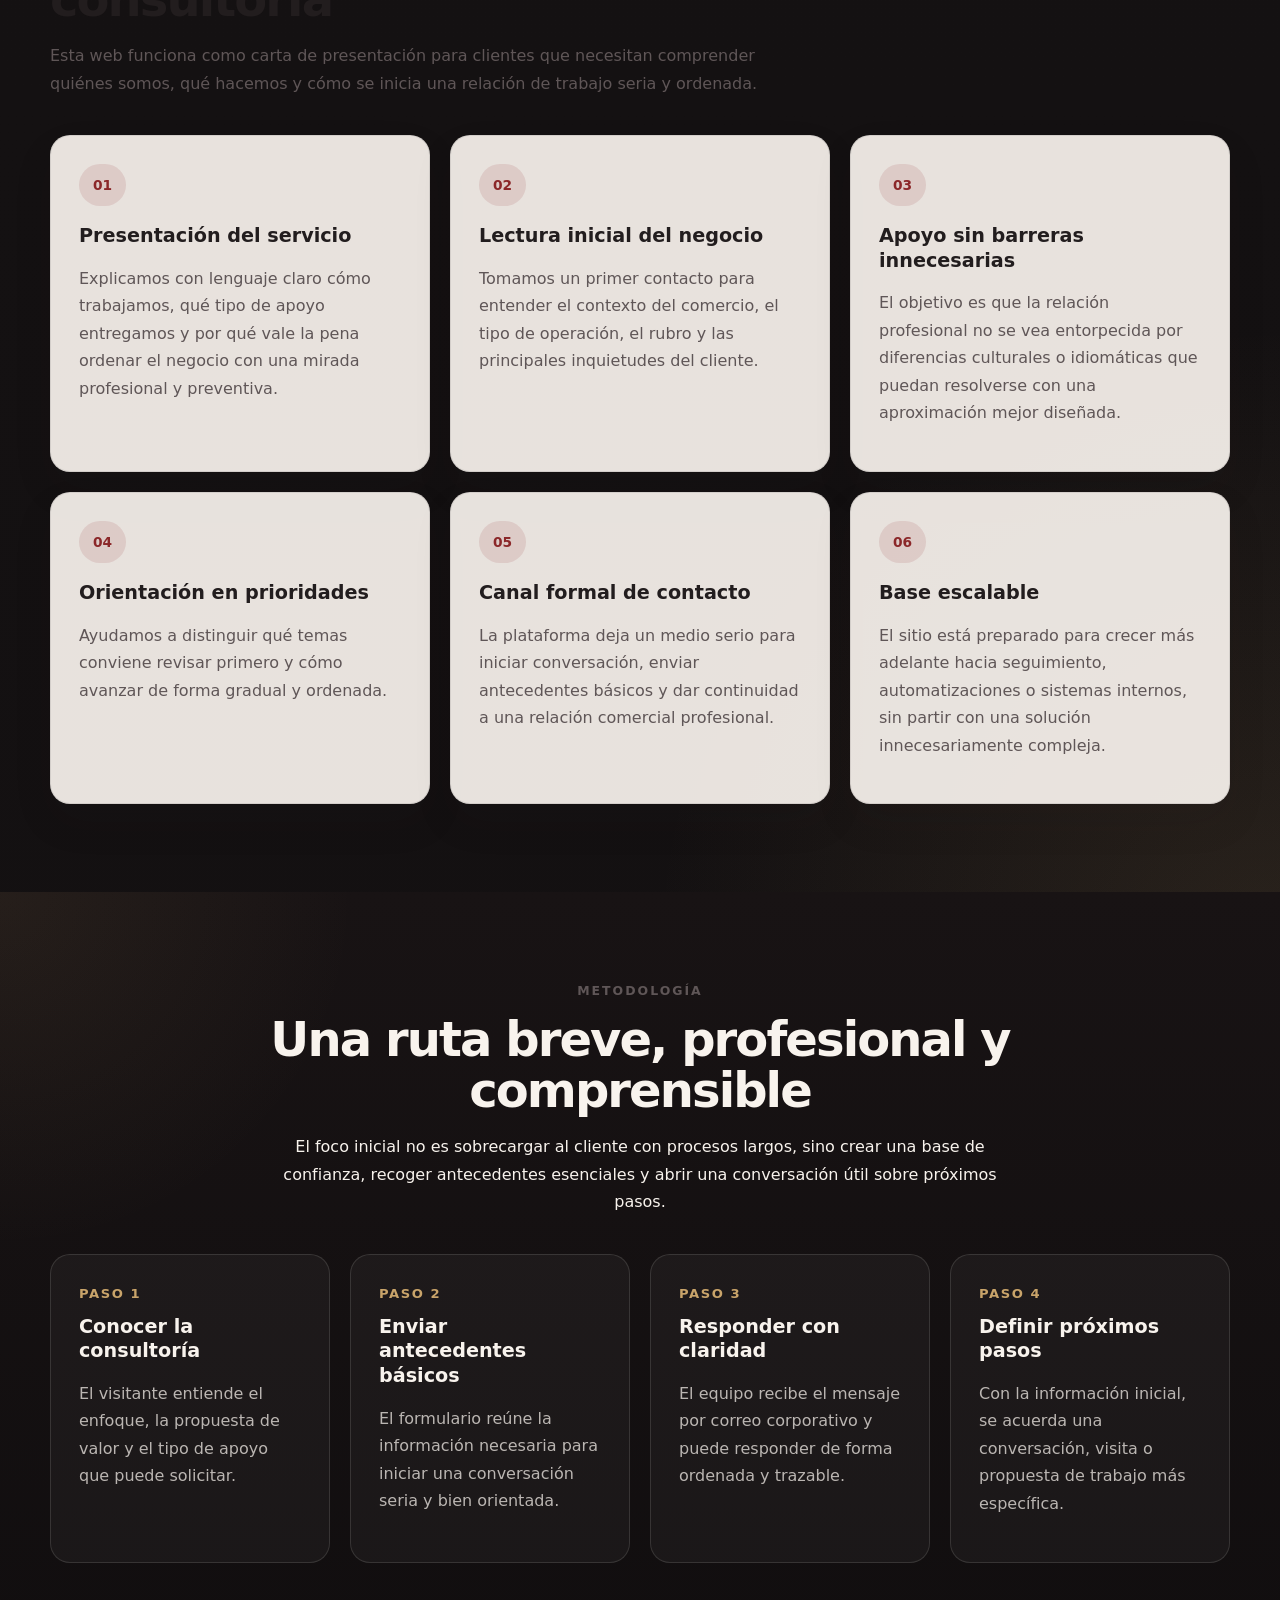
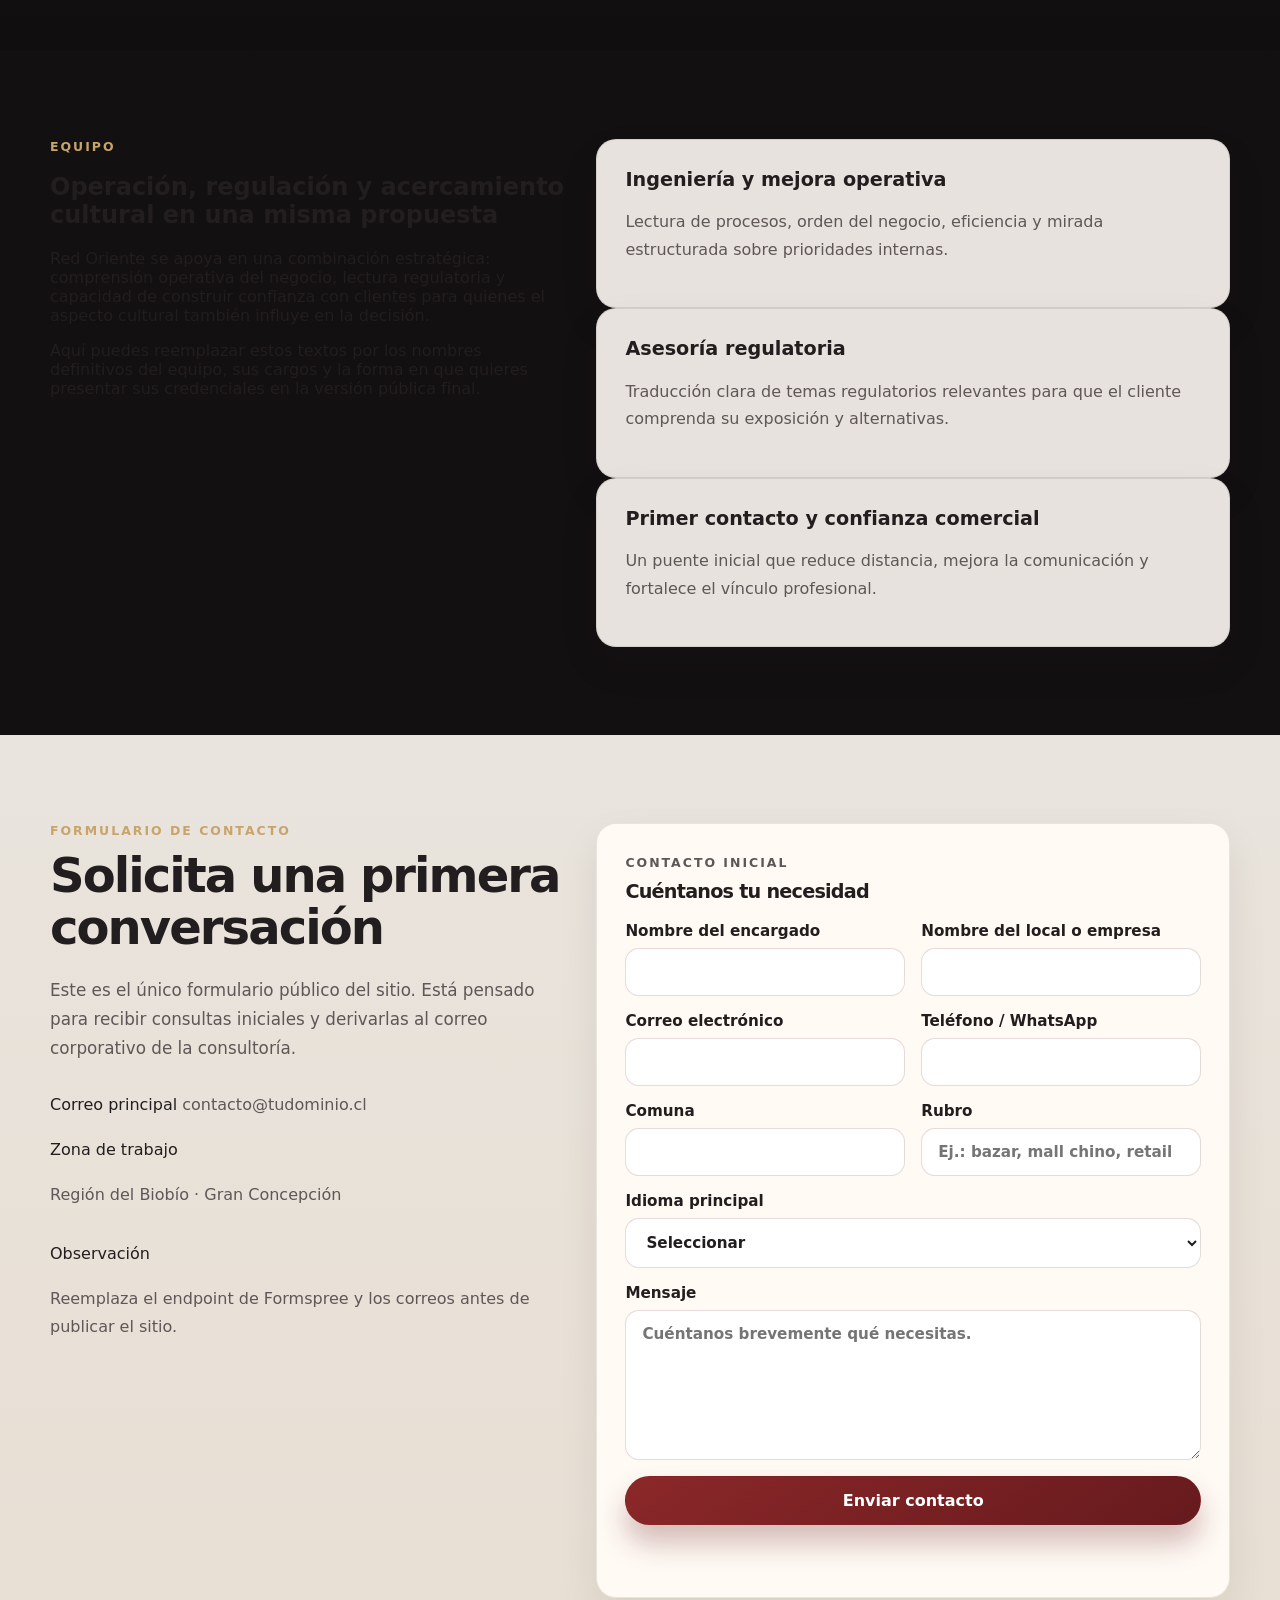
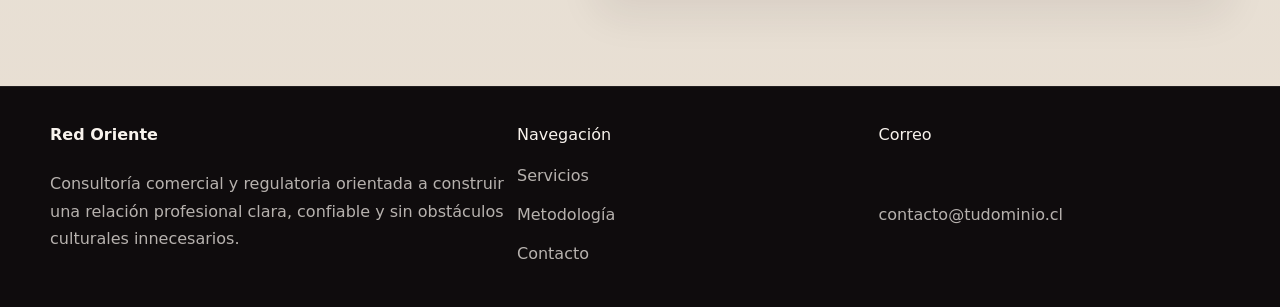
==== commit 58e4a9cf: "YY" ====
--- a/index.html
+++ b/index.html
@@ -19,7 +19,7 @@
       rel="stylesheet"
     />
     <link rel="icon" href="assets/img/logo-red-oriente.png" type="image/png" />
-    <link rel="stylesheet" href="assets/css/styles.css" />
+    <link rel="stylesheet" href="./assets/css/styles.css" />
   </head>
   <body>
     <div class="site-shell">
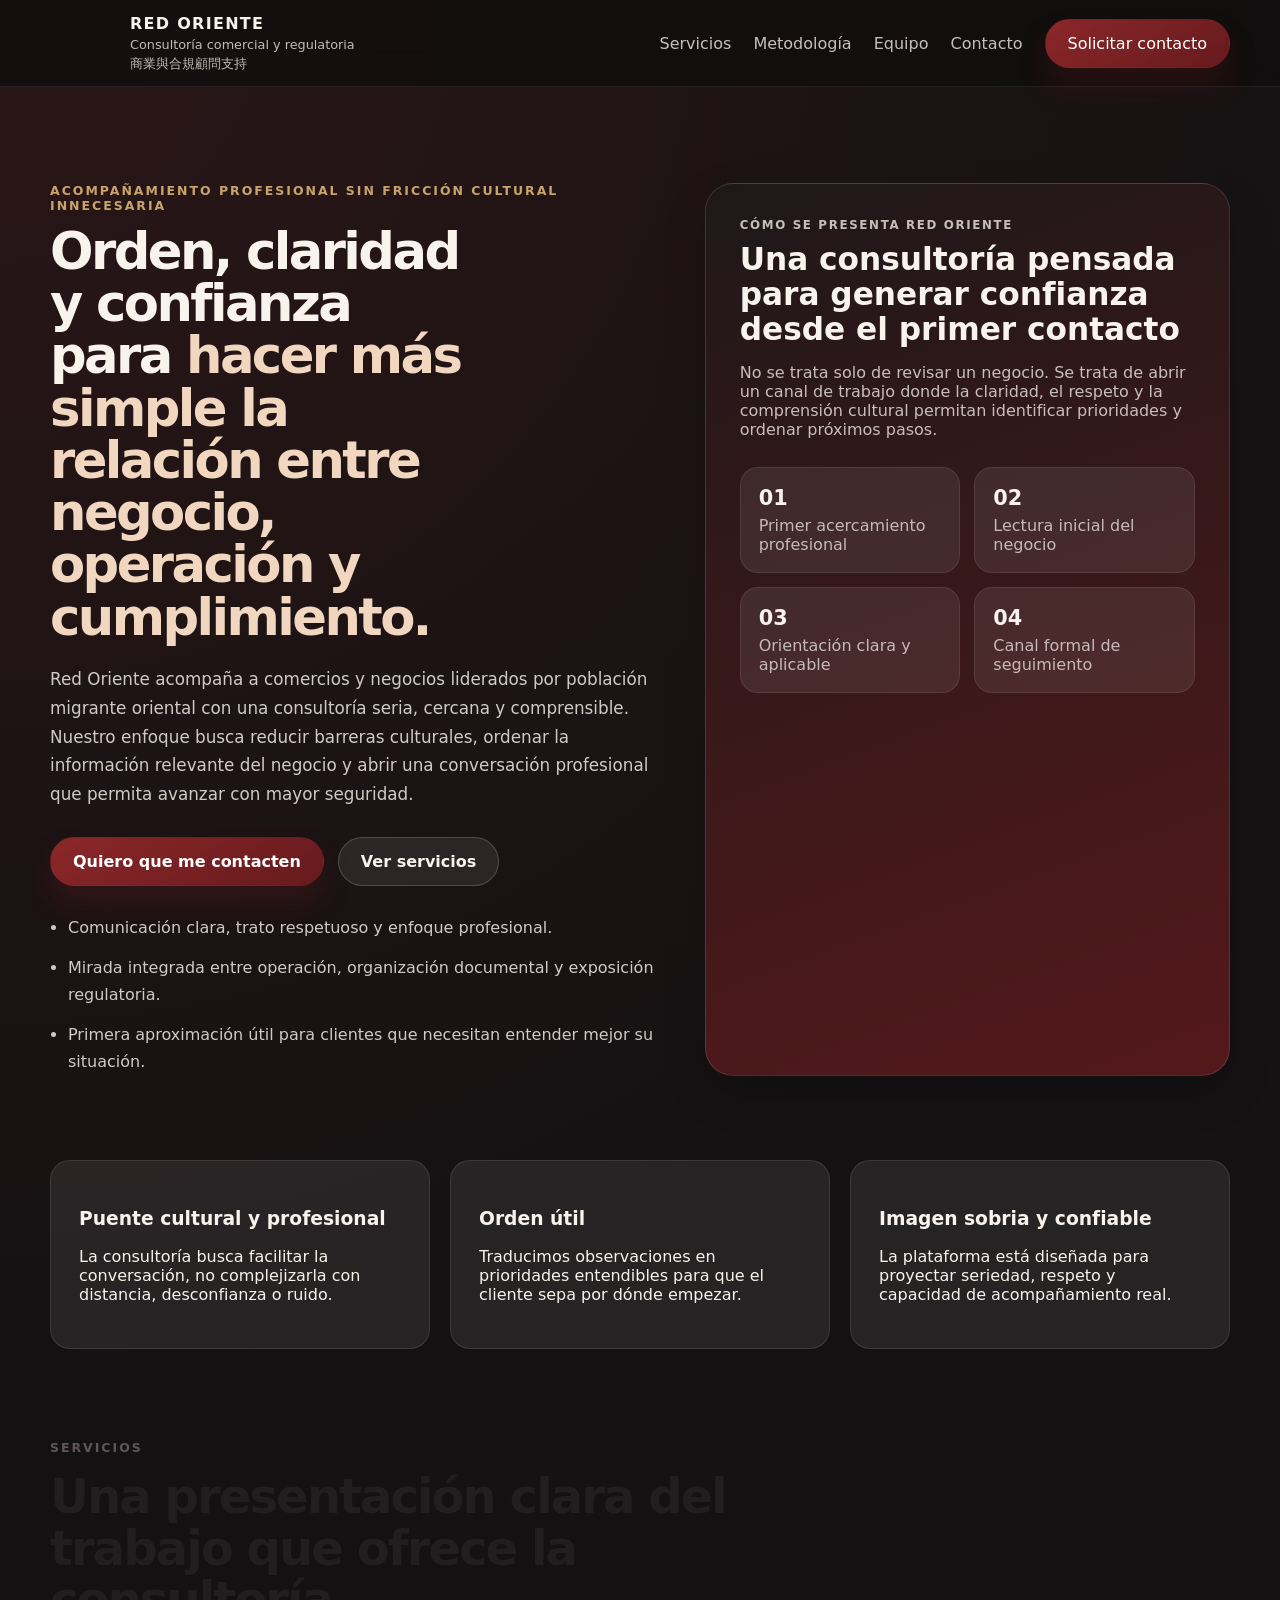
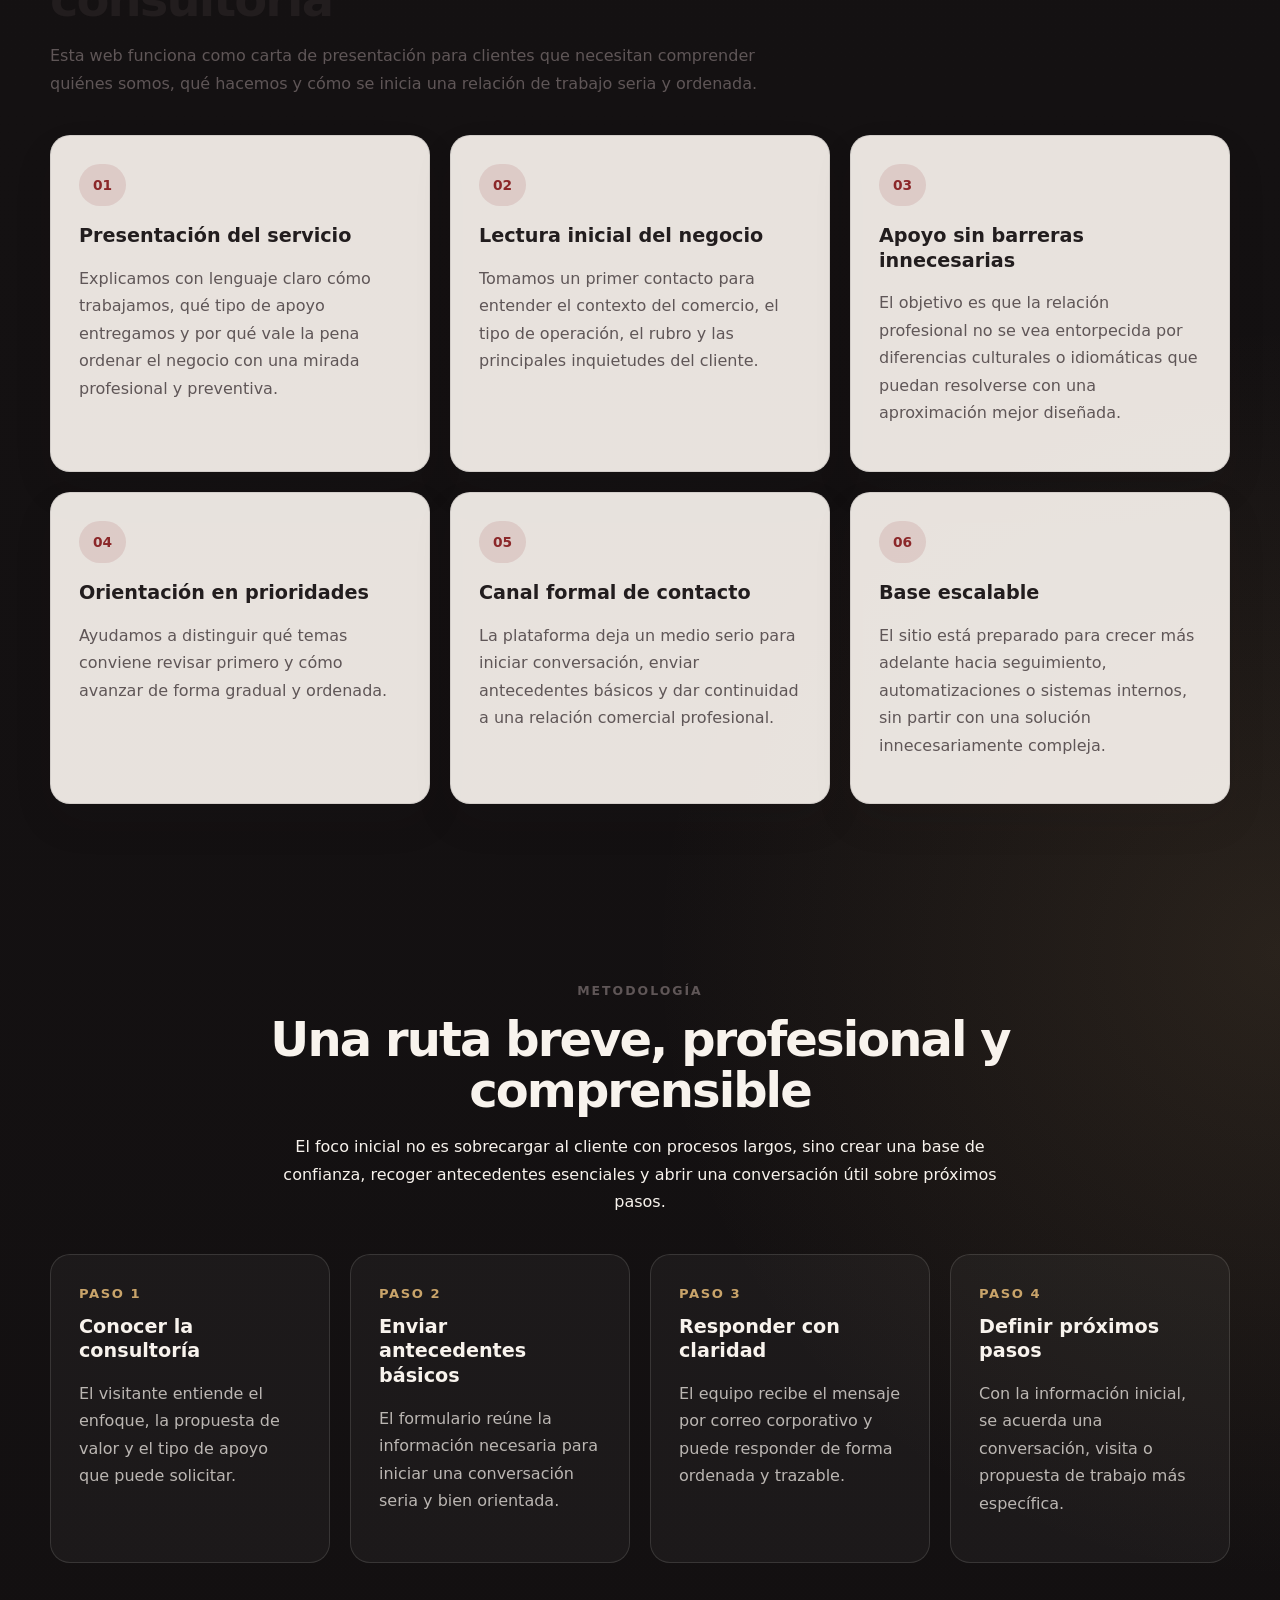
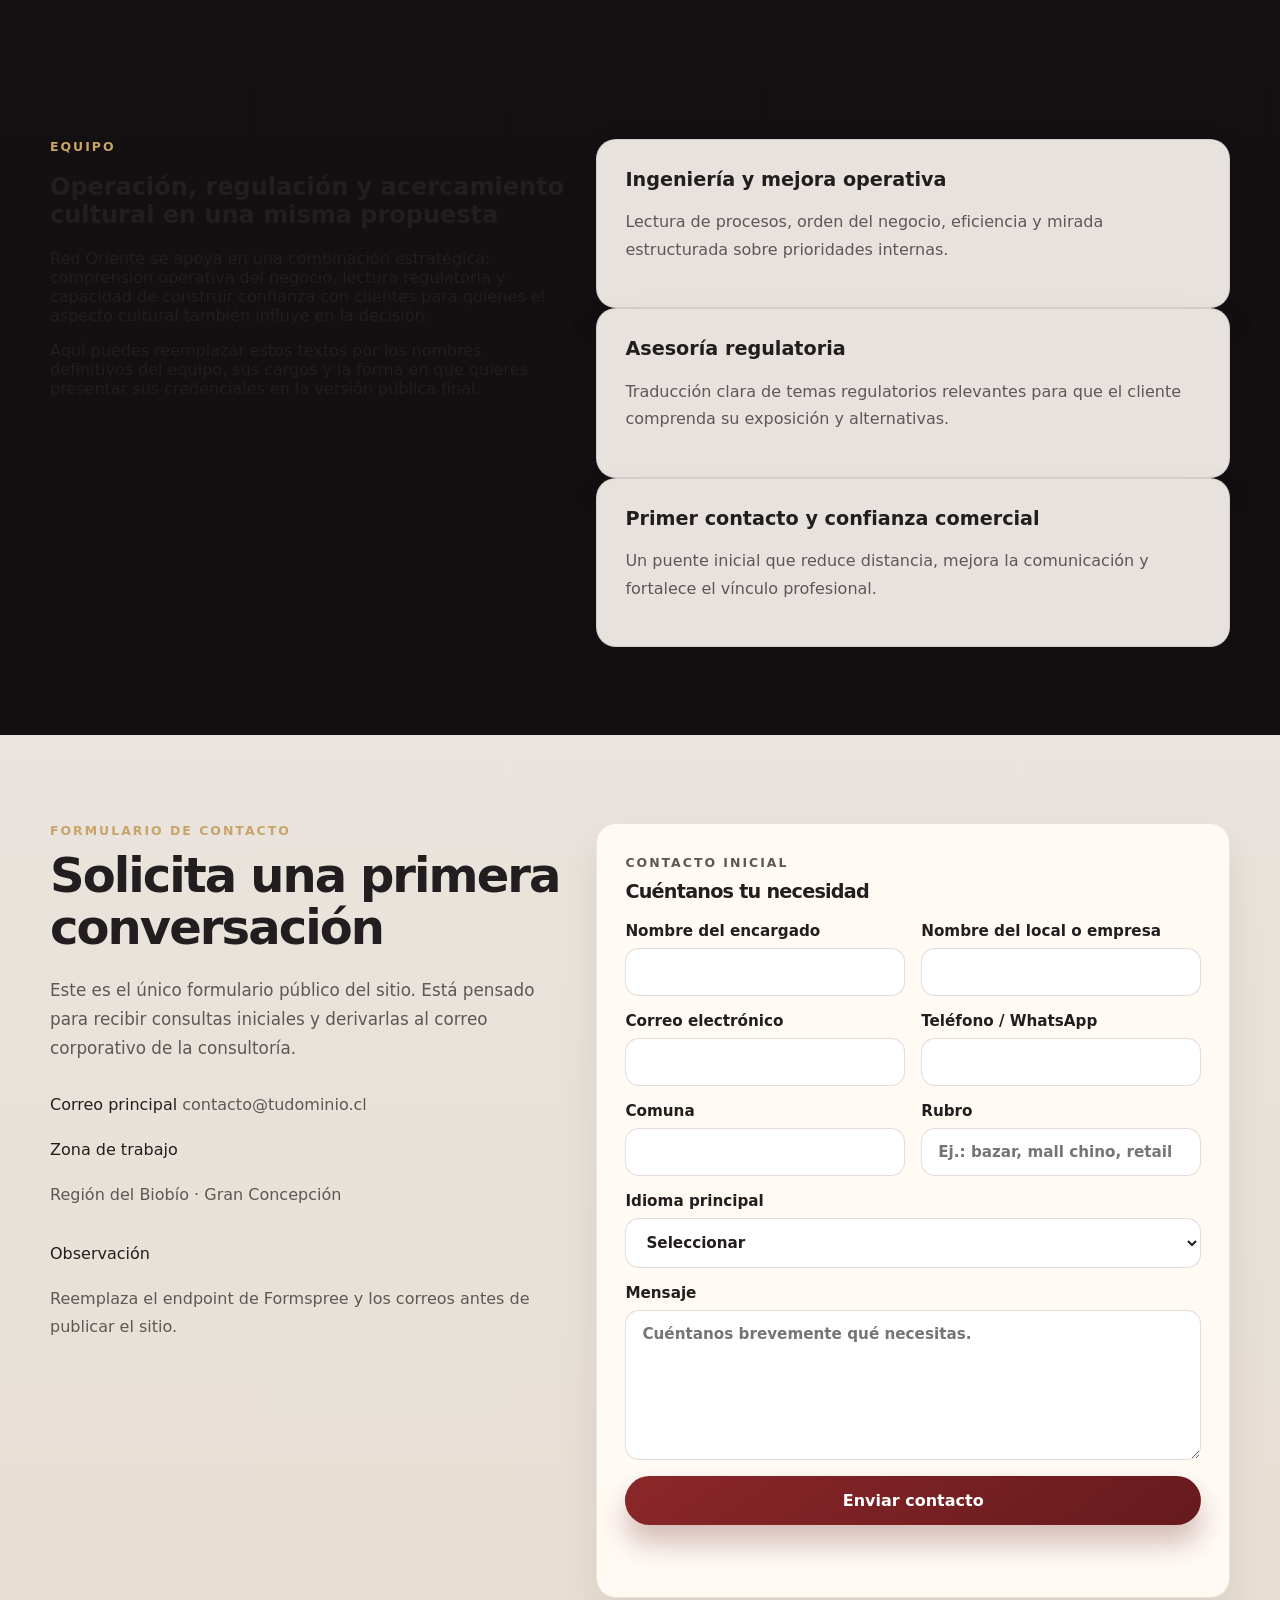
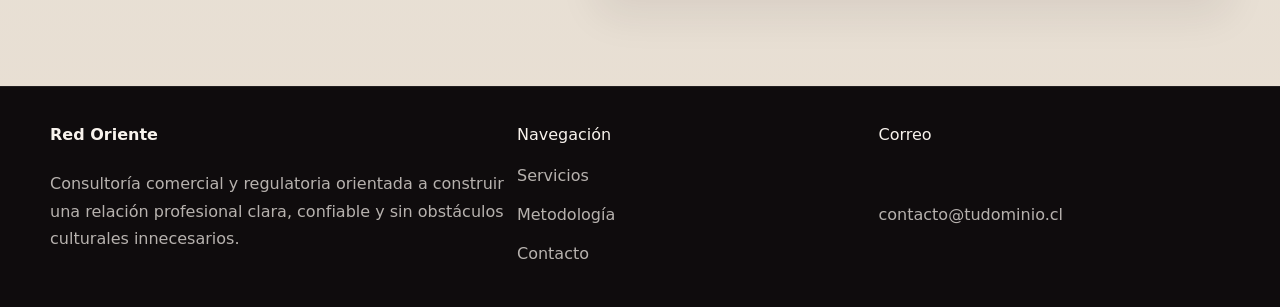
==== commit 8a9a7f3e: "r" ====
--- a/index.html
+++ b/index.html
@@ -206,7 +206,7 @@
           </div>
         </section>
 
-        <section id="metodologia" class="section section-dark">
+        <section id="metodologia" class="section">
           <div class="container">
             <div class="section-heading narrow light">
               <p class="eyebrow">Metodología</p>
@@ -413,6 +413,6 @@
       </footer>
     </div>
 
-    <script src="assets/js/main.js" defer></script>
+    <script src="./assets/js/main.js" defer></script>
   </body>
 </html>
--- a/assets/css/styles.css
+++ b/assets/css/styles.css
@@ -214,9 +214,6 @@
   content: "";
   position: absolute;
   inset: 0;
-  background:
-    linear-gradient(180deg, rgba(21, 18, 19, 0.42) 0%, rgba(21, 18, 19, 0.12) 100%),
-    radial-gradient(circle at top right, rgba(139, 39, 41, 0.14), transparent 30%);
   pointer-events: none;
 }
 
